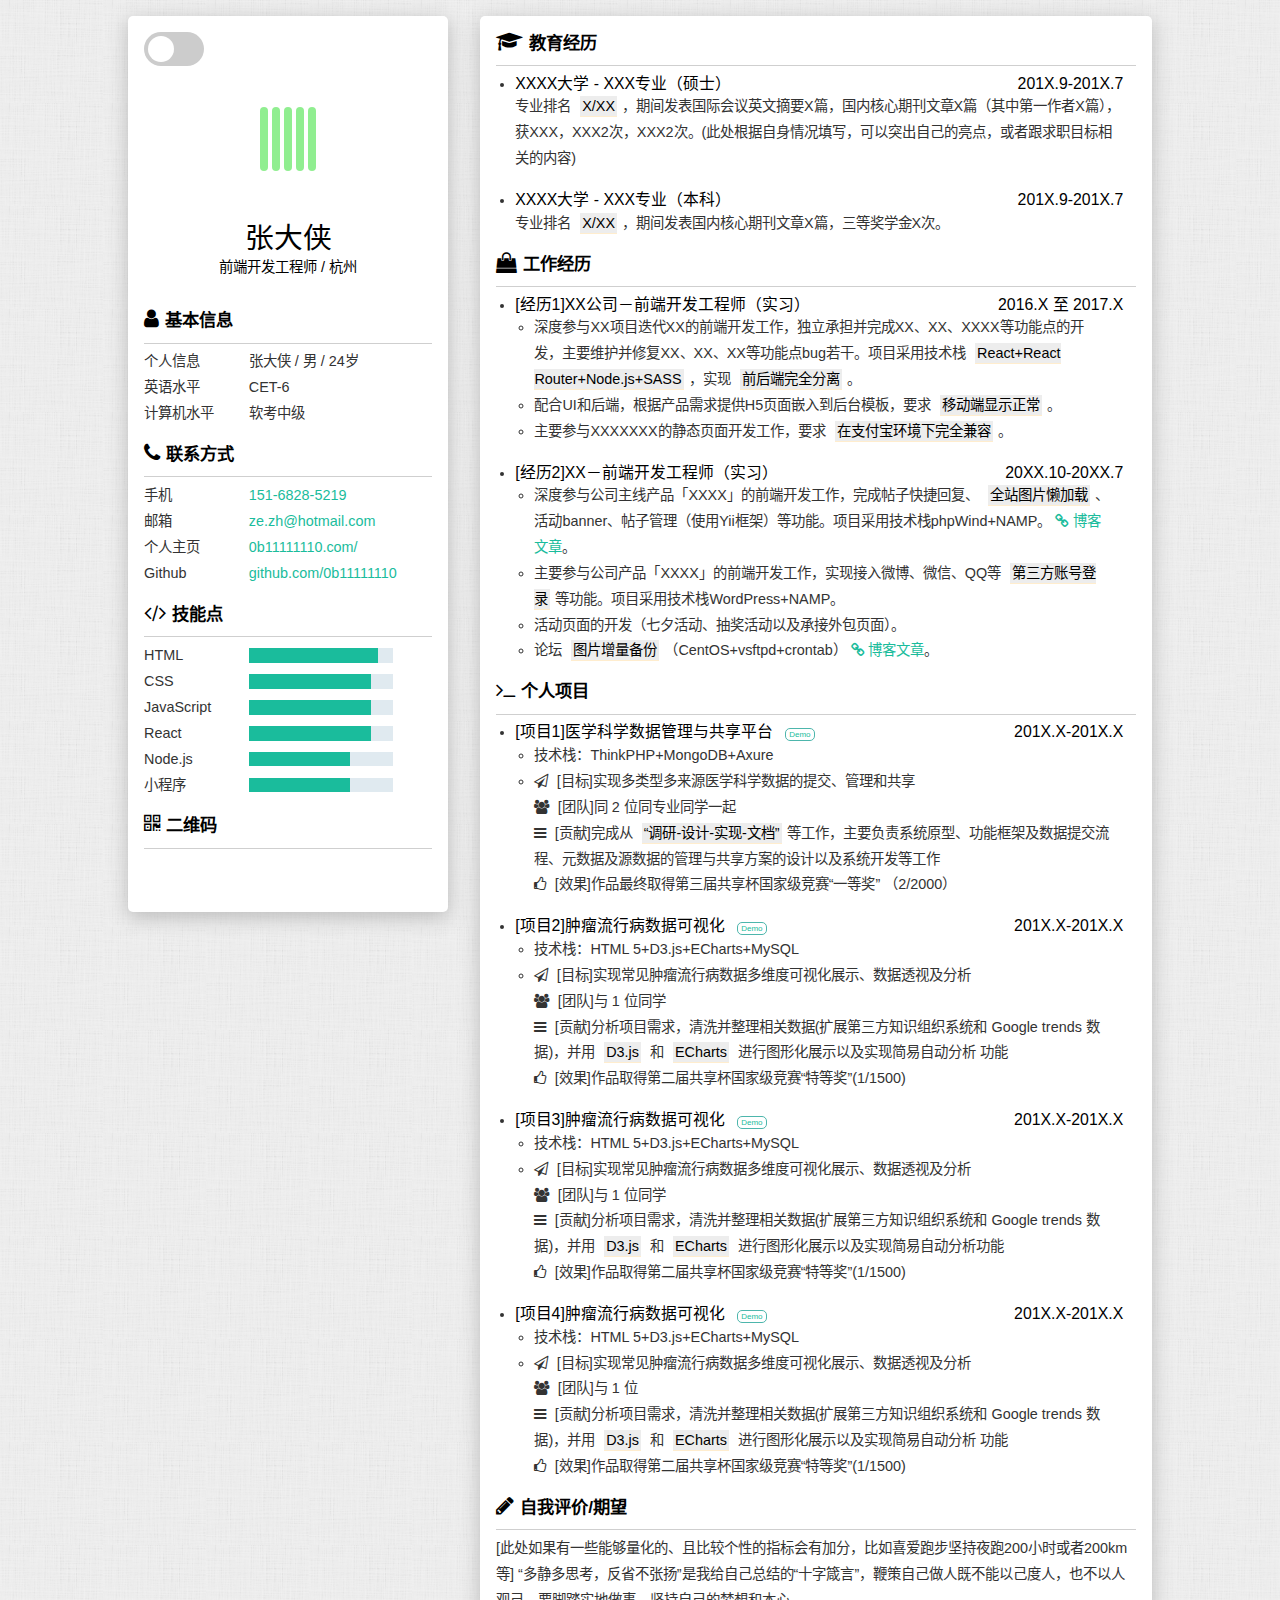
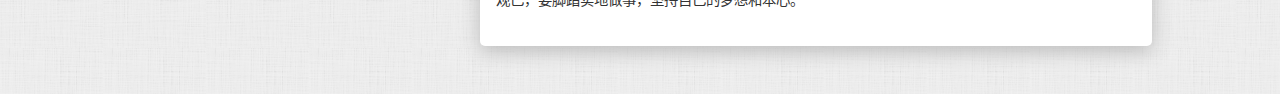
==== index.html @ 9e37cf91 "upload page" ====
<!DOCTYPE html>
<html lang="zh-cn">

<head>
    <meta charset="utf-8">
    <meta http-equiv="X-UA-Compatible" content="IE=edge,chrome=1">
    <meta name="viewport" content="width=device-width, initial-scale=1.0, maximum-scale=1.0, minimum-scale=1.0, user-scalable=no"
    />
    <meta name="apple-mobile-web-app-status-bar-style" content="black" />
    <meta name="format-detection" content="email=no" />
    <meta name="apple-mobile-web-app-capable" content="yes" />
    <meta name="format-detection" content="telephone=no" />
    <meta name="renderer" content="webkit">
    <meta name="apple-mobile-web-app-status-bar-style" content="black">
    <meta name="apple-mobile-web-app-title" content="Amaze UI" />
    <meta http-equiv="Cache-Control" content="no-cache, no-store, must-revalidate" />
    <meta http-equiv="Pragma" content="no-cache" />
    <meta http-equiv="Expires" content="0" />
    <title>[简历]张大侠-前端开发工程师/杭州</title>
    <link rel="shortcut icon" href="assets/images/favicon.ico" type="image/x-icon">
    <link rel="stylesheet" href="assets/css/typo.css">
    <link rel="stylesheet" href="assets/css/font-awesome.min.css">
    <link rel="stylesheet" href="assets/css/index.css">
    <script>
        function loading() {
            document.getElementsByClassName('avatar')[0].style.display = 'block';
            document.getElementsByClassName('loading')[0].style.display = 'none';
        }
    </script>
</head>

<body>

    <header class="header"></header>

    <article class="container">
        <section class="side" id="side">

            <!-- 左栏固定开关，记得及时删除这段代码 Start-->
            <label class="switch" style="display: none;" onchange="switchFixed()">
                <script type="text/javaScript">
                    function switchFixed(){
                        var value = document.getElementById('side').style.position === 'fixed' ? 'absolute' : 'fixed';
                        document.getElementById('side').style.position = value;
                    }
                </script>
                <input id="cb" type="checkbox">
                <span class="slider round"></span>
            </label>
            <style>
                @media (min-width: 	750px){
                    .switch{position:relative;display:inline-block!important;width:60px;height:34px;}
                    .switch input{display:none;}
                    .slider{position:absolute;cursor:pointer;top:0;left:0;right:0;bottom:0;background-color:#ccc;-webkit-transition:.4s;transition:.4s;}
                    .slider:before{position:absolute;content:"";height:26px;width:26px;left:4px;bottom:4px;background-color:white;-webkit-transition:.4s;transition:.4s;}
                    input:checked + .slider{background-color:#1abc9c;}
                    input:focus + .slider{box-shadow:0 0 1px #1abc9c;}
                    input:checked + .slider:before{-webkit-transform:translateX(26px);-ms-transform:translateX(26px);transform:translateX(26px);}.slider.round{border-radius:34px;}
                    .slider.round:before{border-radius:50%;}
                }
            </style>
            <!-- 左侧固定开关，记得及时删除这段代码 End-->

            <!-- 个人肖像 -->
            <section class="me">
                <section class="portrait">
                    <div class="loading">
                        <span></span>
                        <span></span>
                        <span></span>
                        <span></span>
                        <span></span>
                    </div>
                    <!-- 头像照片 -->
                    <img class="avatar" src="assets/images/avatar.jpg" onload="loading()">
                </section>

                <h1 class="name">张大侠</h1>
                <h4 class="info-job">前端开发工程师 / 杭州</h4>

            </section>

            <!-- 基本信息 -->
            <section class="profile info-unit">
                <h2>
                    <i class="fa fa-user" aria-hidden="true"></i>基本信息</h2>
                <hr/>
                <ul>
                    <li>
                        <label>个人信息</label>
                        <span>张大侠 / 男 / 24岁</span>
                    </li>
                    <li>
                        <label>英语水平</label>
                        <span>CET-6</span>
                    </li>
                    <li>
                        <label>计算机水平</label>
                        <span>软考中级</span>
                    </li>
                </ul>
            </section>

            <!-- 联系方式 -->
            <section class="contact info-unit">
                <h2>
                    <i class="fa fa-phone" aria-hidden="true"></i>联系方式</h2>
                <hr/>
                <ul>
                    <li>
                        <label>手机</label>
                        <a href="tel:15168285219" target="_blank">151-6828-5219</a>
                    </li>
                    <li>
                        <label>邮箱</label>
                        <a href="mailto:ze.zh@hotmail.com" target="_blank">ze.zh@hotmail.com</a>
                    </li>
                    <li>
                        <label>个人主页</label>
                        <a href="http://0b11111110.com/" target="_blank">0b11111110.com/</a>
                    </li>
                    <li>
                        <label>Github</label>
                        <a href="https://github.com/0b11111110" target="_blank">github.com/0b11111110</a>
                    </li>
                </ul>
            </section>

            <!-- 技能点 -->
            <section class="skill info-unit">
                <h2>
                    <i class="fa fa-code" aria-hidden="true"></i>技能点</h2>
                <hr/>
                <ul>
                    <li>
                        <label>HTML</label>
                        <progress value="90" max="100"></progress>
                    </li>
                    <li>
                        <label>CSS</label>
                        <progress value="85" max="100"></progress>
                    </li>
                    <li>
                        <label>JavaScript</label>
                        <progress value="85" max="100"></progress>
                    </li>
                    <li>
                        <label>React</label>
                        <progress value="85" max="100"></progress>
                    </li>
                    <li>
                        <label>Node.js</label>
                        <progress value="70" max="100"></progress>
                    </li>
                    <li>
                        <label>小程序</label>
                        <progress value="70" max="100"></progress>
                    </li>
                </ul>
            </section>

            <section class="qrcode info-unit">
                <h2><i class="fa fa-qrcode" aria-hidden="true"></i>二维码</h2>
                <hr/>
                <img src="https://github.com/if2er/FeZaoDuKe-Collection/blob/master/ifeees.jpg?raw=true" style="width: 100%;" alt="">
            </section>

            <!-- 技术栈 -->
            <!-- <div class="stack info-unit">
                    <h2><i class="fa fa-code" aria-hidden="true"></i>其他</h2>
                    <hr/>
                    <ul>
                        <li>
                            <label>前端</label>
                            <span>React、jQuery、微信小程序、Bootstrap、SASS、LESS</span>
                        </li>
                        <li>
                            <label>后端</label>
                            <span>Node.js、MySQL、MongoDB、WordPress、ThinkPHP</span>
                        </li>
                        <li>
                            <label>其他</label>
                            <span>Git、SVN、Markdown</span>
                        </li>
                    </ul>
                </div> -->
        </section>

        <section class="main">

            <!-- 教育经历 -->
            <section class="edu info-unit">
                <h2>
                    <i class="fa fa-graduation-cap" aria-hidden="true"></i>教育经历</h2>
                <hr/>
                <ul>
                    <li>
                        <h3>
                            <span>XXXX大学 - XXX专业（硕士）</span>
                            <time>201X.9-201X.7</time>
                        </h3>
                        <p>专业排名
                            <mark>X/XX</mark>，期间发表国际会议英文摘要X篇，国内核心期刊文章X篇（其中第一作者X篇），获XXX，XXX2次，XXX2次。(此处根据自身情况填写，可以突出自己的亮点，或者跟求职目标相关的内容)</p>
                    </li>
                    <li>
                        <h3>
                            <span>XXXX大学 - XXX专业（本科）</span>
                            <time>201X.9-201X.7</time>
                        </h3>
                        <p>专业排名
                            <mark>X/XX</mark>，期间发表国内核心期刊文章X篇，三等奖学金X次。</p>
                    </li>
                </ul>
            </section>

            <!-- 工作经历 -->
            <section class="work info-unit">
                <h2>
                    <i class="fa fa-shopping-bag" aria-hidden="true"></i>工作经历</h2>
                <hr/>
                <ul>
                    <li>
                        <h3>
                            <span>[经历1]XX公司－前端开发工程师（实习）</span>
                            <time>2016.X 至 2017.X</time>
                        </h3>
                        <ul class="info-content">
                            <li>深度参与XX项目迭代XX的前端开发工作，独立承担并完成XX、XX、XXXX等功能点的开发，主要维护并修复XX、XX、XX等功能点bug若干。项目采用技术栈
                                <mark>React+React Router+Node.js+SASS</mark>，实现
                                <mark>前后端完全分离</mark>。</li>
                            <li>配合UI和后端，根据产品需求提供H5页面嵌入到后台模板，要求
                                <mark>移动端显示正常</mark>。</li>
                            <li>主要参与XXXXXXX的静态页面开发工作，要求
                                <mark>在支付宝环境下完全兼容</mark>。</li>
                        </ul>
                    </li>
                    <li>
                        <h3>
                            <span>[经历2]XX－前端开发工程师（实习）</span>
                            <time>20XX.10-20XX.7</time>
                        </h3>
                        <ul class="info-content">
                            <li>深度参与公司主线产品「XXXX」的前端开发工作，完成帖子快捷回复、
                                <mark>全站图片懒加载</mark>、活动banner、帖子管理（使用Yii框架）等功能。项目采用技术栈phpWind+NAMP。
                                <a href="http://itsay.tech/162/" target="_blank">
                                    <i class="fa fa-link" aria-hidden="true"></i>博客文章</a>。</li>
                            <li>主要参与公司产品「XXXX」的前端开发工作，实现接入微博、微信、QQ等
                                <mark>第三方账号登录</mark>等功能。项目采用技术栈WordPress+NAMP。</li>
                            <li>活动页面的开发（七夕活动、抽奖活动以及承接外包页面）。</li>
                            <li>论坛
                                <mark>图片增量备份</mark>（CentOS+vsftpd+crontab）
                                <a href="#" target="_blank">
                                    <i class="fa fa-link" aria-hidden="true"></i>博客文章</a>。</li>
                        </ul>
                    </li>
                </ul>
            </section>

            <!-- 项目经验 -->
            <section class="project info-unit">
                <h2>
                    <i class="fa fa-terminal" aria-hidden="true"></i>个人项目</h2>
                <hr/>
                <ul>
                    <li>
                        <h3>
                            <span>[项目1]医学科学数据管理与共享平台</span>
                            <span class="link">
                                <a href="#" target="_blank">Demo</a>
                            </span>
                            <time>201X.X-201X.X</time>
                        </h3>
                        <ul class="info-content">
                            <li>技术栈：ThinkPHP+MongoDB+Axure</li>
                            <li>
                                <i class="fa fa-paper-plane-o" aria-hidden="true"></i>
                                [目标]实现多类型多来源医学科学数据的提交、管理和共享
                                <br/>
                                <i class="fa fa-users" aria-hidden="true"></i>
                                [团队]同 2 位同专业同学一起
                                <br/>
                                <i class="fa fa-bars" aria-hidden="true"></i>
                                [贡献]完成从
                                <mark>“调研-设计-实现-文档”</mark>等工作，主要负责系统原型、功能框架及数据提交流程、元数据及源数据的管理与共享方案的设计以及系统开发等工作
                                <br/>
                                <i class="fa fa-thumbs-o-up" aria-hidden="true"></i>
                                [效果]作品最终取得第三届共享杯国家级竞赛“一等奖” （2/2000）</li>
                        </ul>
                    </li>
                    <li>
                        <h3>
                            <span>[项目2]肿瘤流行病数据可视化</span>
                            <span class="link">
                                <a href="#" target="_blank">Demo</a>
                            </span>
                            <time>201X.X-201X.X</time>
                        </h3>
                        <ul class="info-content">
                            <li>技术栈：HTML 5+D3.js+ECharts+MySQL</li>
                            <li>
                                <i class="fa fa-paper-plane-o" aria-hidden="true"></i>
                                [目标]实现常见肿瘤流行病数据多维度可视化展示、数据透视及分析
                                <br/>
                                <i class="fa fa-users" aria-hidden="true"></i>
                                [团队]与 1 位同学
                                <br/>
                                <i class="fa fa-bars" aria-hidden="true"></i>
                                [贡献]分析项目需求，清洗并整理相关数据(扩展第三方知识组织系统和 Google trends 数据)，并用
                                <mark>D3.js</mark> 和
                                <mark>ECharts</mark> 进行图形化展示以及实现简易自动分析 功能
                                <br/>
                                <i class="fa fa-thumbs-o-up" aria-hidden="true"></i>
                                [效果]作品取得第二届共享杯国家级竞赛“特等奖”(1/1500)
                            </li>
                        </ul>
                    </li>
                    <li>
                        <h3>
                            <span>[项目3]肿瘤流行病数据可视化</span>
                            <span class="link">
                                <a href="#" target="_blank">Demo</a>
                            </span>
                            <time>201X.X-201X.X</time>
                        </h3>
                        <ul class="info-content">
                            <li>技术栈：HTML 5+D3.js+ECharts+MySQL</li>
                            <li>
                                <i class="fa fa-paper-plane-o" aria-hidden="true"></i>
                                [目标]实现常见肿瘤流行病数据多维度可视化展示、数据透视及分析
                                <br/>
                                <i class="fa fa-users" aria-hidden="true"></i>
                                [团队]与 1 位同学
                                <br/>
                                <i class="fa fa-bars" aria-hidden="true"></i>
                                [贡献]分析项目需求，清洗并整理相关数据(扩展第三方知识组织系统和 Google trends 数据)，并用
                                <mark>D3.js</mark> 和
                                <mark>ECharts</mark> 进行图形化展示以及实现简易自动分析功能
                                <br/>
                                <i class="fa fa-thumbs-o-up" aria-hidden="true"></i>
                                [效果]作品取得第二届共享杯国家级竞赛“特等奖”(1/1500)
                            </li>
                        </ul>
                    </li>
                    <li>
                        <h3>
                            <span>[项目4]肿瘤流行病数据可视化</span>
                            <span class="link">
                                <a href="#" target="_blank">Demo</a>
                            </span>
                            <time>201X.X-201X.X</time>
                        </h3>
                        <ul class="info-content">
                            <li>技术栈：HTML 5+D3.js+ECharts+MySQL</li>
                            <li>
                                <i class="fa fa-paper-plane-o" aria-hidden="true"></i>
                                [目标]实现常见肿瘤流行病数据多维度可视化展示、数据透视及分析
                                <br/>
                                <i class="fa fa-users" aria-hidden="true"></i>
                                [团队]与 1 位
                                <br/>
                                <i class="fa fa-bars" aria-hidden="true"></i>
                                [贡献]分析项目需求，清洗并整理相关数据(扩展第三方知识组织系统和 Google trends 数据)，并用
                                <mark>D3.js</mark> 和
                                <mark>ECharts</mark> 进行图形化展示以及实现简易自动分析 功能
                                <br/>
                                <i class="fa fa-thumbs-o-up" aria-hidden="true"></i>
                                [效果]作品取得第二届共享杯国家级竞赛“特等奖”(1/1500)
                            </li>
                        </ul>
                    </li>

                </ul>
            </section>

            <!-- 自我评价 -->
            <section class="work info-unit">
                <h2>
                    <i class="fa fa-pencil" aria-hidden="true"></i>自我评价/期望</h2>
                <hr/>
                <p>[此处如果有一些能够量化的、且比较个性的指标会有加分，比如喜爱跑步坚持夜跑200小时或者200km等]
                    <span class="mark-txt">“多静多思考，反省不张扬”</span>是我给自己总结的“十字箴言”，鞭策自己做人既不能以己度人，也不以人观己，要脚踏实地做事，坚持自己的梦想和本心。</p>
            </section>
        </section>
    </article>



    <footer class="footer">
        
    </footer>


    <script src="./assets/js/index.js"></script>
</body>

</html>
---- assets/css/typo.css ----
@charset "utf-8";

/* 防止用户自定义背景颜色对网页的影响，添加让用户可以自定义字体 */
html {
  color: #333;
  background: #fff;
  -webkit-text-size-adjust: 100%;
  -ms-text-size-adjust: 100%;
  text-rendering: optimizelegibility;
}

/* 如果你的项目仅支持 IE9+ | Chrome | Firefox 等，推荐在 <html> 中添加 .borderbox 这个 class */
html.borderbox *, html.borderbox *:before, html.borderbox *:after {
  -moz-box-sizing: border-box;
  -webkit-box-sizing: border-box;
  box-sizing: border-box;
}

/* 内外边距通常让各个浏览器样式的表现位置不同 */
body, dl, dt, dd, ul, ol, li, h1, h2, h3, h4, h5, h6, pre, code, form, fieldset, legend, input, textarea, p, blockquote, th, td, hr, button, article, aside, details, figcaption, figure, footer, header, menu, nav, section {
  margin: 0;
  padding: 0;
}

/* 重设 HTML5 标签, IE 需要在 js 中 createElement(TAG) */
article, aside, details, figcaption, figure, footer, header, menu, nav, section {
  display: block;
}

/* HTML5 媒体文件跟 img 保持一致 */
audio, canvas, video {
  display: inline-block;
}

/* 要注意表单元素并不继承父级 font 的问题 */
body, button, input, select, textarea {
  font: 300 1em/1.8 PingFang SC, Lantinghei SC, Microsoft Yahei, Hiragino Sans GB, Microsoft Sans Serif, WenQuanYi Micro Hei, sans-serif;
}

button::-moz-focus-inner,
input::-moz-focus-inner {
  padding: 0;
  border: 0;
}

/* 去掉各Table cell 的边距并让其边重合 */
table {
  border-collapse: collapse;
  border-spacing: 0;
}

/* 去除默认边框 */
fieldset, img {
  border: 0;
}

/* 块/段落引用 */
blockquote {
  position: relative;
  color: #999;
  font-weight: 400;
  border-left: 1px solid #1abc9c;
  padding-left: 1em;
  margin: 1em 3em 1em 2em;
}

@media only screen and ( max-width: 640px ) {
  blockquote {
    margin: 1em 0;
  }
}

/* Firefox 以外，元素没有下划线，需添加 */
acronym, abbr {
  border-bottom: 1px dotted;
  font-variant: normal;
}

/* 添加鼠标问号，进一步确保应用的语义是正确的（要知道，交互他们也有洁癖，如果你不去掉，那得多花点口舌） */
abbr {
  cursor: help;
}

/* 一致的 del 样式 */
del {
  text-decoration: line-through;
}

address, caption, cite, code, dfn, em, th, var {
  font-style: normal;
  font-weight: 400;
}

/* 去掉列表前的标识, li 会继承，大部分网站通常用列表来很多内容，所以应该当去 */
ul, ol {
  list-style: none;
}

/* 对齐是排版最重要的因素, 别让什么都居中 */
caption, th {
  text-align: left;
}

q:before, q:after {
  content: '';
}

/* 统一上标和下标 */
sub, sup {
  font-size: 75%;
  line-height: 0;
  position: relative;
}

:root sub, :root sup {
  vertical-align: baseline; /* for ie9 and other modern browsers */
}

sup {
  top: -0.5em;
}

sub {
  bottom: -0.25em;
}

/* 让链接在 hover 状态下显示下划线 */
a {
  color: #1abc9c;
}

a:hover {
  text-decoration: underline;
}

.typo a {
  border-bottom: 1px solid #1abc9c;
}

.typo a:hover {
  border-bottom-color: #555;
  color: #555;
  text-decoration: none;
}

/* 默认不显示下划线，保持页面简洁 */
ins, a {
  text-decoration: none;
}

/* 专名号：虽然 u 已经重回 html5 Draft，但在所有浏览器中都是可以使用的，
 * 要做到更好，向后兼容的话，添加 class="typo-u" 来显示专名号
 * 关于 <u> 标签：http://www.whatwg.org/specs/web-apps/current-work/multipage/text-level-semantics.html#the-u-element
 * 被放弃的是 4，之前一直搞错 http://www.w3.org/TR/html401/appendix/changes.html#idx-deprecated
 * 一篇关于 <u> 标签的很好文章：http://html5doctor.com/u-element/
 */
u, .typo-u {
  text-decoration: underline;
}

/* 标记，类似于手写的荧光笔的作用 */
mark {
  background: #fffdd1;
  border-bottom: 1px solid #ffedce;
  padding: 2px;
  margin: 0 5px;
}

/* 代码片断 */
pre, code, pre tt {
  font-family: Courier, 'Courier New', monospace;
}

pre {
  background: #f8f8f8;
  border: 1px solid #ddd;
  padding: 1em 1.5em;
  display: block;
  -webkit-overflow-scrolling: touch;
}

/* 一致化 horizontal rule */
hr {
  border: none;
  border-bottom: 1px solid #cfcfcf;
  margin-bottom: 0.8em;
  height: 10px;
}

/* 底部印刷体、版本等标记 */
small, .typo-small,
  /* 图片说明 */
figcaption {
  font-size: 0.9em;
  color: #888;
}

strong, b {
  font-weight: bold;
  color: #000;
}

/* 可拖动文件添加拖动手势 */
[draggable] {
  cursor: move;
}

.clearfix:before, .clearfix:after {
  content: "";
  display: table;
}

.clearfix:after {
  clear: both;
}

.clearfix {
  zoom: 1;
}

/* 强制文本换行 */
.textwrap, .textwrap td, .textwrap th {
  word-wrap: break-word;
  word-break: break-all;
}

.textwrap-table {
  table-layout: fixed;
}

/* 提供 serif 版本的字体设置: iOS 下中文自动 fallback 到 sans-serif */
.serif {
  font-family: Palatino, Optima, Georgia, serif;
}

/* 保证块/段落之间的空白隔行 */
.typo p, .typo pre, .typo ul, .typo ol, .typo dl, .typo form, .typo hr, .typo table,
.typo-p, .typo-pre, .typo-ul, .typo-ol, .typo-dl, .typo-form, .typo-hr, .typo-table, blockquote {
  margin-bottom: 1.2em
}

h1, h2, h3, h4, h5, h6 {
  font-family: PingFang SC, Verdana, Helvetica Neue, Microsoft Yahei, Hiragino Sans GB, Microsoft Sans Serif, WenQuanYi Micro Hei, sans-serif;
  font-weight: 100;
  color: #000;
  line-height: 1.35;
}

/* 标题应该更贴紧内容，并与其他块区分，margin 值要相应做优化 */
.typo h1, .typo h2, .typo h3, .typo h4, .typo h5, .typo h6,
.typo-h1, .typo-h2, .typo-h3, .typo-h4, .typo-h5, .typo-h6 {
  margin-top: 1.2em;
  margin-bottom: 0.6em;
  line-height: 1.35;
}

.typo h1, .typo-h1 {
  font-size: 2em;
}

.typo h2, .typo-h2 {
  font-size: 1.8em;
}

.typo h3, .typo-h3 {
  font-size: 1.6em;
}

.typo h4, .typo-h4 {
  font-size: 1.4em;
}

.typo h5, .typo h6, .typo-h5, .typo-h6 {
  font-size: 1.2em;
}

/* 在文章中，应该还原 ul 和 ol 的样式 */
.typo ul, .typo-ul {
  margin-left: 1.3em;
  list-style: disc;
}

.typo ol, .typo-ol {
  list-style: decimal;
  margin-left: 1.9em;
}

.typo li ul, .typo li ol, .typo-ul ul, .typo-ul ol, .typo-ol ul, .typo-ol ol {
  margin-bottom: 0.8em;
  margin-left: 2em;
}

.typo li ul, .typo-ul ul, .typo-ol ul {
  list-style: circle;
}

/* 同 ul/ol，在文章中应用 table 基本格式 */
.typo table th, .typo table td, .typo-table th, .typo-table td, .typo table caption {
  border: 1px solid #ddd;
  padding: 0.5em 1em;
  color: #666;
}

.typo table th, .typo-table th {
  background: #fbfbfb;
}

.typo table thead th, .typo-table thead th {
  background: #f1f1f1;
}

.typo table caption {
  border-bottom: none;
}

/* 去除 webkit 中 input 和 textarea 的默认样式  */
.typo-input, .typo-textarea {
  -webkit-appearance: none;
  border-radius: 0;
}

.typo-em, .typo em, legend, caption {
  color: #000;
  font-weight: inherit;
}

/* 着重号，只能在少量（少于100个字符）且全是全角字符的情况下使用 */
.typo-em {
  position: relative;
}

.typo-em:after {
  position: absolute;
  top: 0.65em;
  left: 0;
  width: 100%;
  overflow: hidden;
  white-space: nowrap;
  content: "・・・・・・・・・・・・・・・・・・・・・・・・・・・・・・・・・・・・・・・・・・・・・・・・・・・・・・・・・・・・・・・・・・・・・・・・・・・・・・・・・・・・・・・・・・・・・・・・・・・・";
}

/* Responsive images */
.typo img {
  max-width: 100%;
}
---- assets/css/index.css ----
@charset "UTF-8";
/* -------------------------------------------------
 * 公共部分
 * ------------------------------------------------- */
body {
  background: #e5e5e5 url(../../assets/images/background.png);
  width: 100%;
  overflow-x: hidden;
  padding: 1rem 10%;
  padding-bottom: 0;
  box-sizing: border-box;
  font-size: .9em; }
  body .fa {
    margin-right: .3em; }
  body .info-unit {
    margin-bottom: 1rem; }
    body .info-unit h2 {
      font-weight: 700; }
    body .info-unit h3 {
      font-weight: 300; }

/* -------------------------------------------------
 * 头部部分
 * ------------------------------------------------- */
.header {
  display: none; }

/* -------------------------------------------------
 * 主体部分
 * ------------------------------------------------- */
.container .side {
  position: absolute;
  width: 20rem;
  background: #fff;
  border-radius: 5px;
  box-shadow: 0 5px 20px #bbb;
  box-sizing: border-box;
  padding: 1rem; }
  .container .side .me {
    text-align: center;
    margin-bottom: 2rem; }
    .container .side .me .portrait {
      margin: 0 auto;
      margin-bottom: 1rem;
      width: 8rem;
      height: 8rem;
      overflow: hidden;
      position: relative; }
      .container .side .me .portrait .loading {
        position: absolute;
        top: 50%;
        transform: translateY(-50%);
        width: 8rem;
        height: 4rem;
        margin: 0 auto; }
      .container .side .me .portrait .loading span {
        display: inline-block;
        width: 8px;
        height: 100%;
        border-radius: 4px;
        background: lightgreen;
        -webkit-animation: load 1s ease infinite; }
@-webkit-keyframes load {
  0%,100% {
    height: 3rem;
    margin: .5rem 0;
    background: lightblue; }
  50% {
    height: 1rem;
    margin: 1.5rem 0;
    background: lightgreen; } }
@keyframes {
  0%,100% {
    height: 3rem;
    margin: .5rem 0;
    background: lightblue; }
  50% {
    height: 1rem;
    margin: 1.5rem 0;
    background: lightgreen; } }
      .container .side .me .portrait .loading span:nth-child(2) {
        -webkit-animation-delay: 0.2s; }
      .container .side .me .portrait .loading span:nth-child(3) {
        -webkit-animation-delay: 0.4s; }
      .container .side .me .portrait .loading span:nth-child(4) {
        -webkit-animation-delay: 0.6s; }
      .container .side .me .portrait .loading span:nth-child(5) {
        -webkit-animation-delay: 0.8s; }
      .container .side .me .portrait img {
        display: none;
        width: 8rem;
        height: 8rem;
        border-radius: 50%; }
  .container .side .info-unit ul li label {
    display: inline-block;
    width: 35%; }
  .container .side .info-unit ul li span {
    display: inline-block;
    vertical-align: top;
    width: 60%; }
.container .main {
  position: relative;
  margin-left: 22rem;
  background: #fff;
  border-radius: 5px;
  box-shadow: 0 5px 20px #bbb;
  box-sizing: border-box;
  padding: 1rem; }
  .container .main .info-unit ul {
    box-sizing: border-box;
    padding-left: 1.2rem;
    padding-right: 0.8rem; }
    .container .main .info-unit ul li {
      margin-bottom: 1rem;
      list-style: disc; }
      .container .main .info-unit ul li h3 .link {
        font-size: .5rem;
        border: 1px solid #4db6ac;
        padding: 1px 3px;
        -webkit-border-radius: 5px;
        border-radius: 5px;
        margin-left: .5rem; }
      .container .main .info-unit ul li h3 time {
        text-align: right;
        float: right; }
      .container .main .info-unit ul li .info-content li {
        list-style: circle;
        margin: 0; }
      .container .main .info-unit ul li .info-content .fa {
        font-size: 1em; }

/* -------------------------------------------------
 * 文档底部
 * ------------------------------------------------- */
.footer {
  width: 100%;
  margin-top: 1rem;
  height: 2rem; }
  .footer p {
    line-height: 2rem;
    text-align: center;
    font-size: 0.8rem; }

/* -------------------------------------------------
 * 自定义部分
 * ------------------------------------------------- */
.fa {
  font-size: 1.2em; }

h2 {
  font-size: 1.2em; }

h3 {
  font-size: 1.1em; }

hr {
  margin-bottom: .4em; }

aside {
  position: fixed;
  right: 0;
  top: 30%;
  z-index: 2; }
  aside ul li {
    margin-bottom: 10px;
    -webkit-border-radius: 10px 0 0 10px;
    border-radius: 19px 0 0 10px;
    -webkit-box-shadow: 0 2px 2px 0 rgba(0, 0, 0, 0.14), 0 3px 1px -2px rgba(0, 0, 0, 0.2), 0 1px 5px 0 rgba(0, 0, 0, 0.12);
    box-shadow: 0 2px 2px 0 rgba(0, 0, 0, 0.14), 0 3px 1px -2px rgba(0, 0, 0, 0.2), 0 1px 5px 0 rgba(0, 0, 0, 0.12);
    background: #1abc9c; }
    aside ul li a {
      display: inline-block;
      width: 80px;
      height: 38px;
      line-height: 38px;
      padding-left: 10px;
      color: #fff; }

progress {
  background-color: #f6f6f6;
  display: inline;
  /*width: 195px;*/
  height: 1em; }

progress::-webkit-progress-bar {
  background-color: #e0eaf0; }

progress::-webkit-progress-value {
  background-color: #1abc9c; }

progress::-moz-progress-bar {
  background-color: #e0eaf0; }

progress::-moz-progress-value {
  background-color: #708d9b; }

.progress-list {
  line-height: 2; }

mark {
  background: rgba(232, 232, 232, 0.8); }

@media screen and (max-width: 1169px) {
  .container .info-unit h3 span {
    display: block; }

  .container .info-unit h3 span.link {
    display: inline; }

  .container .project h3 span {
    display: inline; }

  .container .project h3 time {
    display: block; }

  .container .main .info-unit ul li h3 time {
    float: none;
    text-align: left; } }
@media screen and (max-width: 1034px) {
  body {
    padding: 1rem 3%; } }
@media screen and (max-width: 	750px) {
  .container .side {
    position: static;
    width: 95%;
    margin: 0 auto; }

  .container .main {
    position: static;
    margin-left: 0;
    width: 95%;
    margin: 0 auto;
    margin-top: 1.5rem; }

  #nav-m {
    display: none;
    position: fixed;
    width: 28px;
    height: 28px;
    right: 10px;
    bottom: 20px;
    box-shadow: 0 5px 20px #bbb;
    border-radius: 50%; }

  #nav-m svg {
    width: 28px;
    height: 28px; }

  aside {
    display: none; } }

/*# sourceMappingURL=index.css.map */
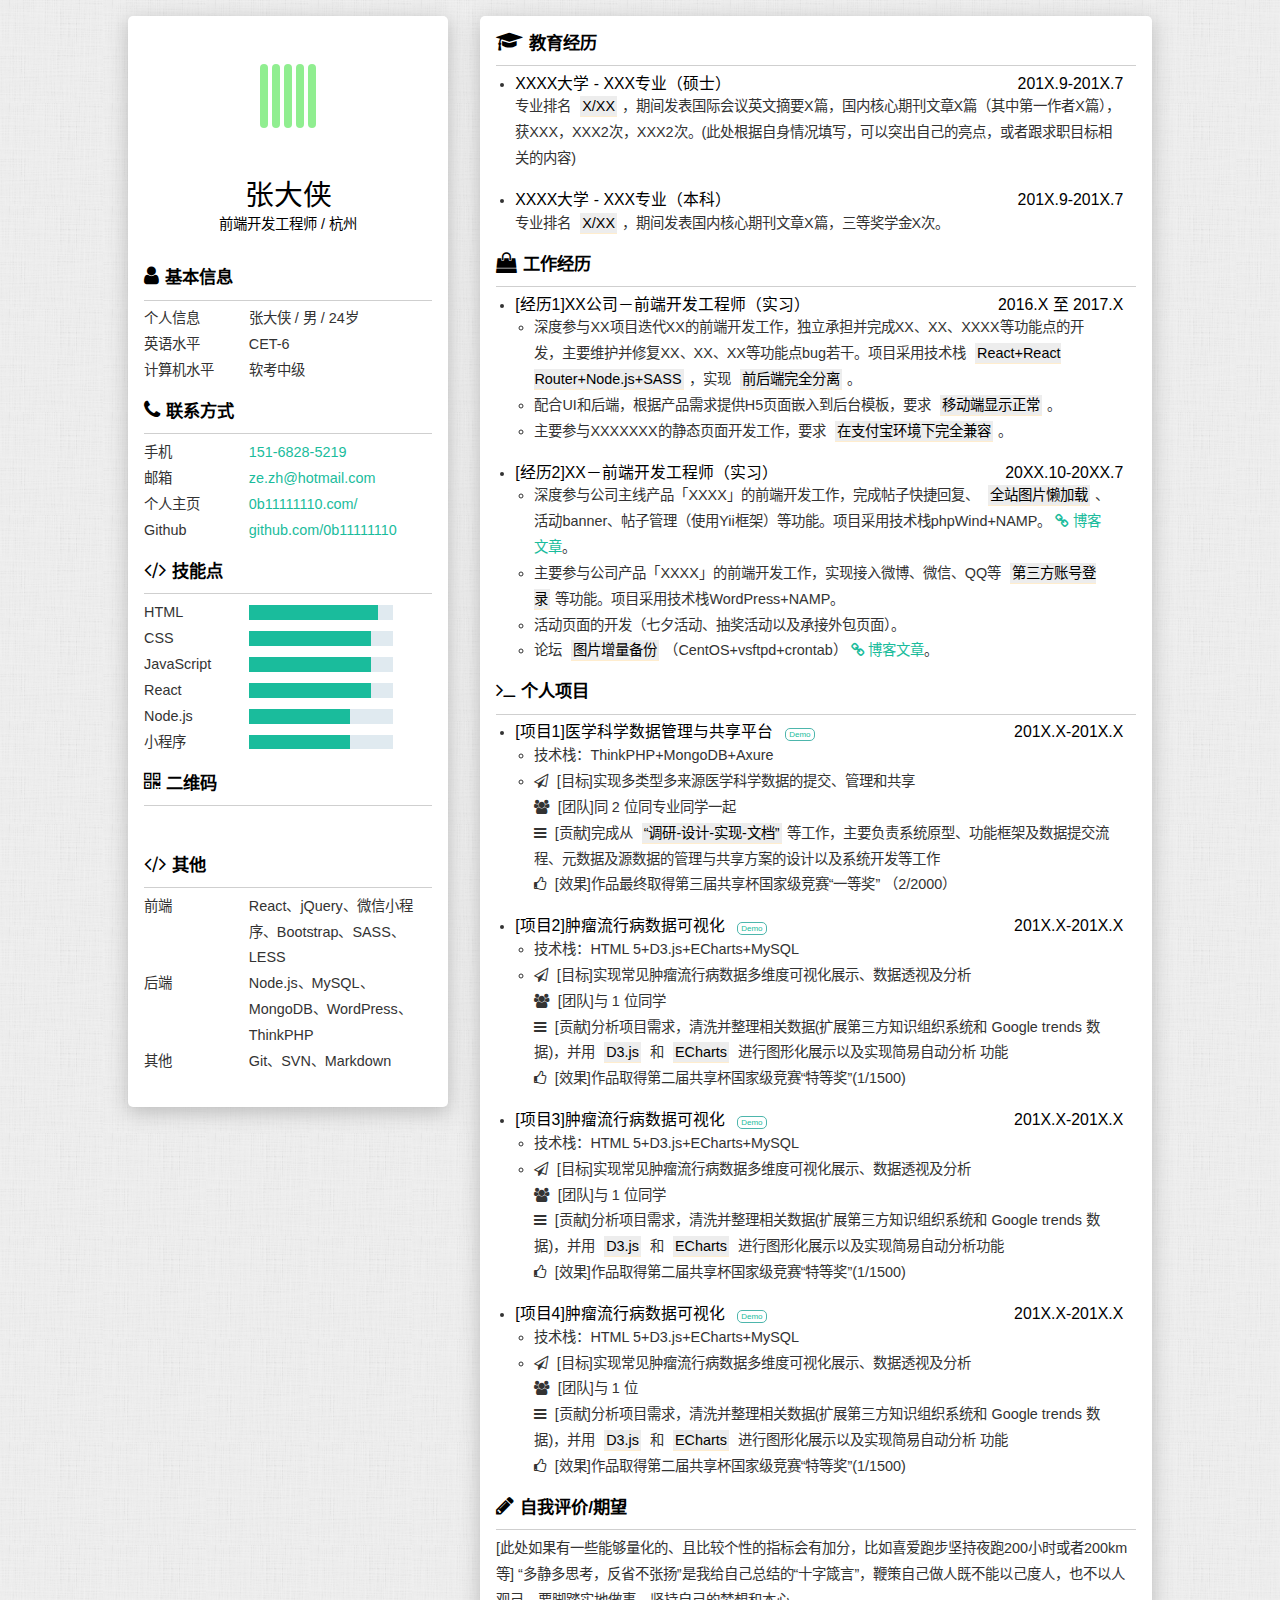
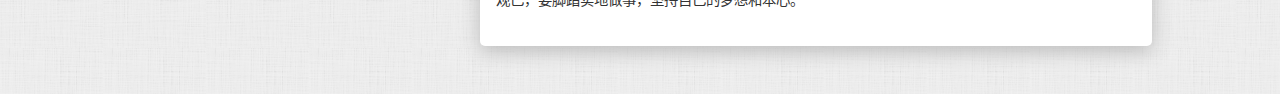
==== commit d376f19b: "upload page" ====
--- a/index.html
+++ b/index.html
@@ -37,16 +37,6 @@
         <section class="side" id="side">
 
             <!-- 左栏固定开关，记得及时删除这段代码 Start-->
-            <label class="switch" style="display: none;" onchange="switchFixed()">
-                <script type="text/javaScript">
-                    function switchFixed(){
-                        var value = document.getElementById('side').style.position === 'fixed' ? 'absolute' : 'fixed';
-                        document.getElementById('side').style.position = value;
-                    }
-                </script>
-                <input id="cb" type="checkbox">
-                <span class="slider round"></span>
-            </label>
             <style>
                 @media (min-width: 	750px){
                     .switch{position:relative;display:inline-block!important;width:60px;height:34px;}
@@ -166,7 +156,7 @@
             </section>
 
             <!-- 技术栈 -->
-            <!-- <div class="stack info-unit">
+            <div class="stack info-unit">
                     <h2><i class="fa fa-code" aria-hidden="true"></i>其他</h2>
                     <hr/>
                     <ul>
@@ -183,7 +173,7 @@
                             <span>Git、SVN、Markdown</span>
                         </li>
                     </ul>
-                </div> -->
+                </div>
         </section>
 
         <section class="main">
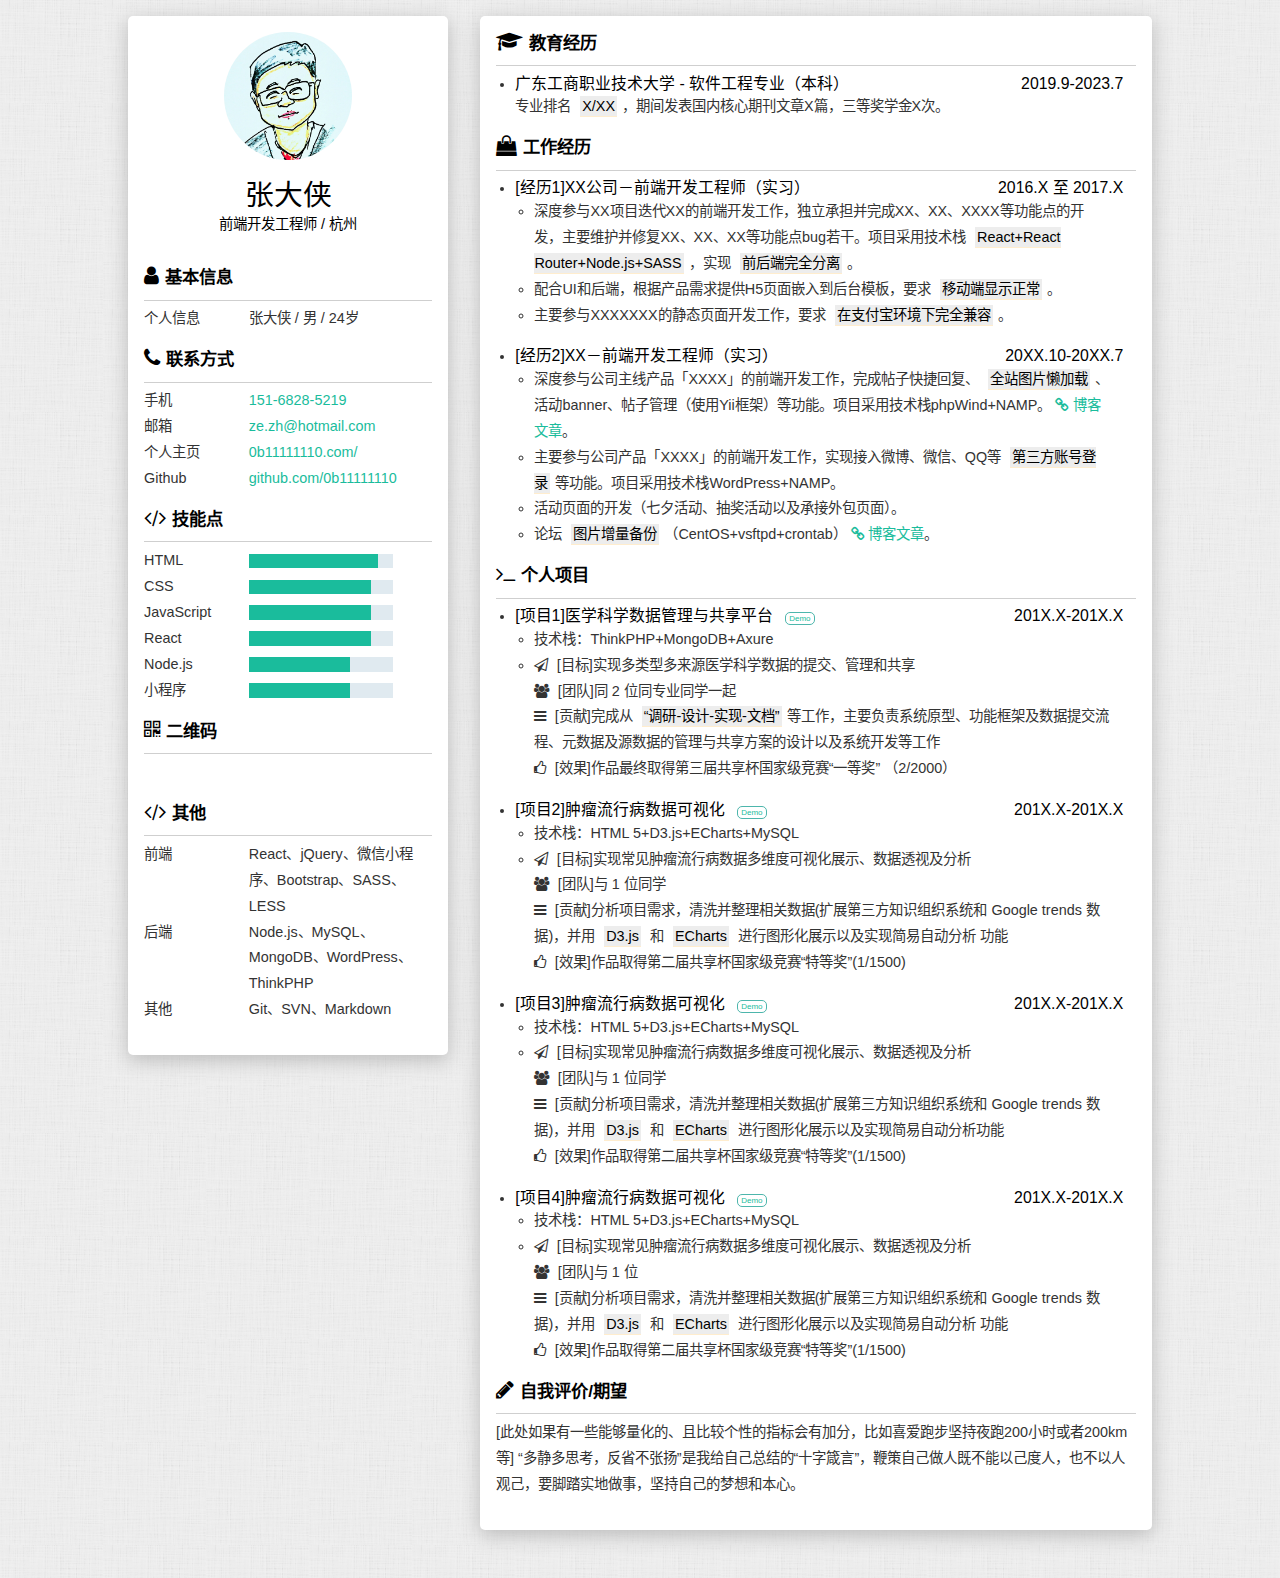
==== commit 4b82b6ca: "updata page" ====
--- a/index.html
+++ b/index.html
@@ -22,10 +22,6 @@
     <link rel="stylesheet" href="assets/css/font-awesome.min.css">
     <link rel="stylesheet" href="assets/css/index.css">
     <script>
-        function loading() {
-            document.getElementsByClassName('avatar')[0].style.display = 'block';
-            document.getElementsByClassName('loading')[0].style.display = 'none';
-        }
     </script>
 </head>
 
@@ -35,34 +31,12 @@
 
     <article class="container">
         <section class="side" id="side">
-
-            <!-- 左栏固定开关，记得及时删除这段代码 Start-->
-            <style>
-                @media (min-width: 	750px){
-                    .switch{position:relative;display:inline-block!important;width:60px;height:34px;}
-                    .switch input{display:none;}
-                    .slider{position:absolute;cursor:pointer;top:0;left:0;right:0;bottom:0;background-color:#ccc;-webkit-transition:.4s;transition:.4s;}
-                    .slider:before{position:absolute;content:"";height:26px;width:26px;left:4px;bottom:4px;background-color:white;-webkit-transition:.4s;transition:.4s;}
-                    input:checked + .slider{background-color:#1abc9c;}
-                    input:focus + .slider{box-shadow:0 0 1px #1abc9c;}
-                    input:checked + .slider:before{-webkit-transform:translateX(26px);-ms-transform:translateX(26px);transform:translateX(26px);}.slider.round{border-radius:34px;}
-                    .slider.round:before{border-radius:50%;}
-                }
-            </style>
-            <!-- 左侧固定开关，记得及时删除这段代码 End-->
 
             <!-- 个人肖像 -->
             <section class="me">
                 <section class="portrait">
-                    <div class="loading">
-                        <span></span>
-                        <span></span>
-                        <span></span>
-                        <span></span>
-                        <span></span>
-                    </div>
                     <!-- 头像照片 -->
-                    <img class="avatar" src="assets/images/avatar.jpg" onload="loading()">
+                    <img class="avatar" src="assets/images/avatar.jpg">
                 </section>
 
                 <h1 class="name">张大侠</h1>
@@ -80,14 +54,7 @@
                         <label>个人信息</label>
                         <span>张大侠 / 男 / 24岁</span>
                     </li>
-                    <li>
-                        <label>英语水平</label>
-                        <span>CET-6</span>
-                    </li>
-                    <li>
-                        <label>计算机水平</label>
-                        <span>软考中级</span>
-                    </li>
+
                 </ul>
             </section>
 
@@ -184,18 +151,11 @@
                     <i class="fa fa-graduation-cap" aria-hidden="true"></i>教育经历</h2>
                 <hr/>
                 <ul>
-                    <li>
-                        <h3>
-                            <span>XXXX大学 - XXX专业（硕士）</span>
-                            <time>201X.9-201X.7</time>
-                        </h3>
-                        <p>专业排名
-                            <mark>X/XX</mark>，期间发表国际会议英文摘要X篇，国内核心期刊文章X篇（其中第一作者X篇），获XXX，XXX2次，XXX2次。(此处根据自身情况填写，可以突出自己的亮点，或者跟求职目标相关的内容)</p>
-                    </li>
-                    <li>
-                        <h3>
-                            <span>XXXX大学 - XXX专业（本科）</span>
-                            <time>201X.9-201X.7</time>
+
+                    <li>
+                        <h3>
+                            <span>广东工商职业技术大学 - 软件工程专业（本科）</span>
+                            <time>2019.9-2023.7</time>
                         </h3>
                         <p>专业排名
                             <mark>X/XX</mark>，期间发表国内核心期刊文章X篇，三等奖学金X次。</p>
--- a/assets/css/index.css
+++ b/assets/css/index.css
@@ -87,7 +87,6 @@
       .container .side .me .portrait .loading span:nth-child(5) {
         -webkit-animation-delay: 0.8s; }
       .container .side .me .portrait img {
-        display: none;
         width: 8rem;
         height: 8rem;
         border-radius: 50%; }
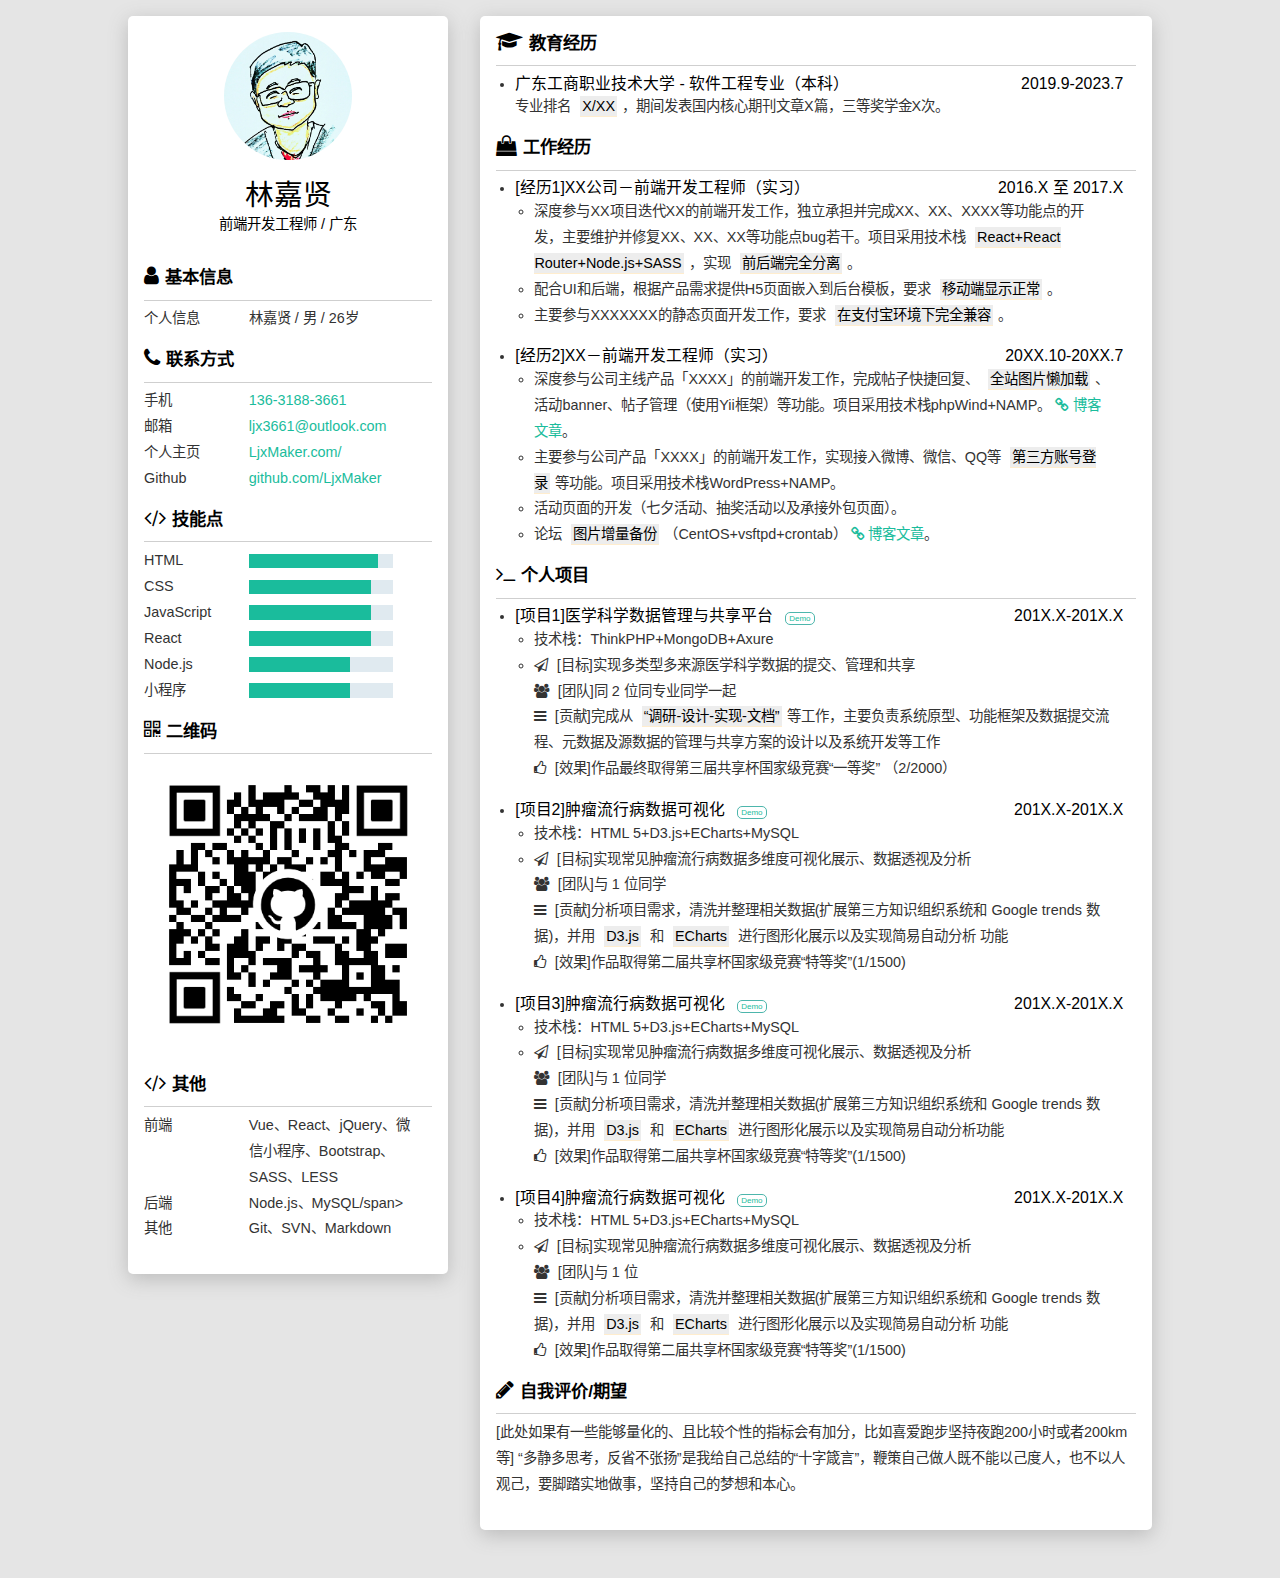
==== commit e7825049: "upload some personal information" ====
--- a/index.html
+++ b/index.html
@@ -21,8 +21,6 @@
     <link rel="stylesheet" href="assets/css/typo.css">
     <link rel="stylesheet" href="assets/css/font-awesome.min.css">
     <link rel="stylesheet" href="assets/css/index.css">
-    <script>
-    </script>
 </head>
 
 <body>
@@ -39,8 +37,8 @@
                     <img class="avatar" src="assets/images/avatar.jpg">
                 </section>
 
-                <h1 class="name">张大侠</h1>
-                <h4 class="info-job">前端开发工程师 / 杭州</h4>
+                <h1 class="name">林嘉贤</h1>
+                <h4 class="info-job">前端开发工程师 / 广东</h4>
 
             </section>
 
@@ -52,7 +50,7 @@
                 <ul>
                     <li>
                         <label>个人信息</label>
-                        <span>张大侠 / 男 / 24岁</span>
+                        <span>林嘉贤 / 男 / <span class="age" style="display:inline">22</span>岁</span>
                     </li>
 
                 </ul>
@@ -66,19 +64,19 @@
                 <ul>
                     <li>
                         <label>手机</label>
-                        <a href="tel:15168285219" target="_blank">151-6828-5219</a>
+                        <a href="tel:15168285219" target="_blank">136-3188-3661</a>
                     </li>
                     <li>
                         <label>邮箱</label>
-                        <a href="mailto:ze.zh@hotmail.com" target="_blank">ze.zh@hotmail.com</a>
+                        <a href="mailto:ljx3661@outlook.com" target="_blank">ljx3661@outlook.com</a>
                     </li>
                     <li>
                         <label>个人主页</label>
-                        <a href="http://0b11111110.com/" target="_blank">0b11111110.com/</a>
+                        <a href="https://github.com/LjxMaker" target="_blank">LjxMaker.com/</a>
                     </li>
                     <li>
                         <label>Github</label>
-                        <a href="https://github.com/0b11111110" target="_blank">github.com/0b11111110</a>
+                        <a href="https://github.com/LjxMaker" target="_blank">github.com/LjxMaker</a>
                     </li>
                 </ul>
             </section>
@@ -119,7 +117,7 @@
             <section class="qrcode info-unit">
                 <h2><i class="fa fa-qrcode" aria-hidden="true"></i>二维码</h2>
                 <hr/>
-                <img src="https://github.com/if2er/FeZaoDuKe-Collection/blob/master/ifeees.jpg?raw=true" style="width: 100%;" alt="">
+                <img src="./assets/images/github-Qrcode.png" style="width: 100%;" alt="">
             </section>
 
             <!-- 技术栈 -->
@@ -129,11 +127,11 @@
                     <ul>
                         <li>
                             <label>前端</label>
-                            <span>React、jQuery、微信小程序、Bootstrap、SASS、LESS</span>
+                            <span>Vue、React、jQuery、微信小程序、Bootstrap、SASS、LESS</span>
                         </li>
                         <li>
                             <label>后端</label>
-                            <span>Node.js、MySQL、MongoDB、WordPress、ThinkPHP</span>
+                            <span>Node.js、MySQL/span>
                         </li>
                         <li>
                             <label>其他</label>
--- a/assets/css/index.css
+++ b/assets/css/index.css
@@ -3,7 +3,7 @@
  * 公共部分
  * ------------------------------------------------- */
 body {
-  background: #e5e5e5 url(../../assets/images/background.png);
+  background: #e5e5e5;
   width: 100%;
   overflow-x: hidden;
   padding: 1rem 10%;
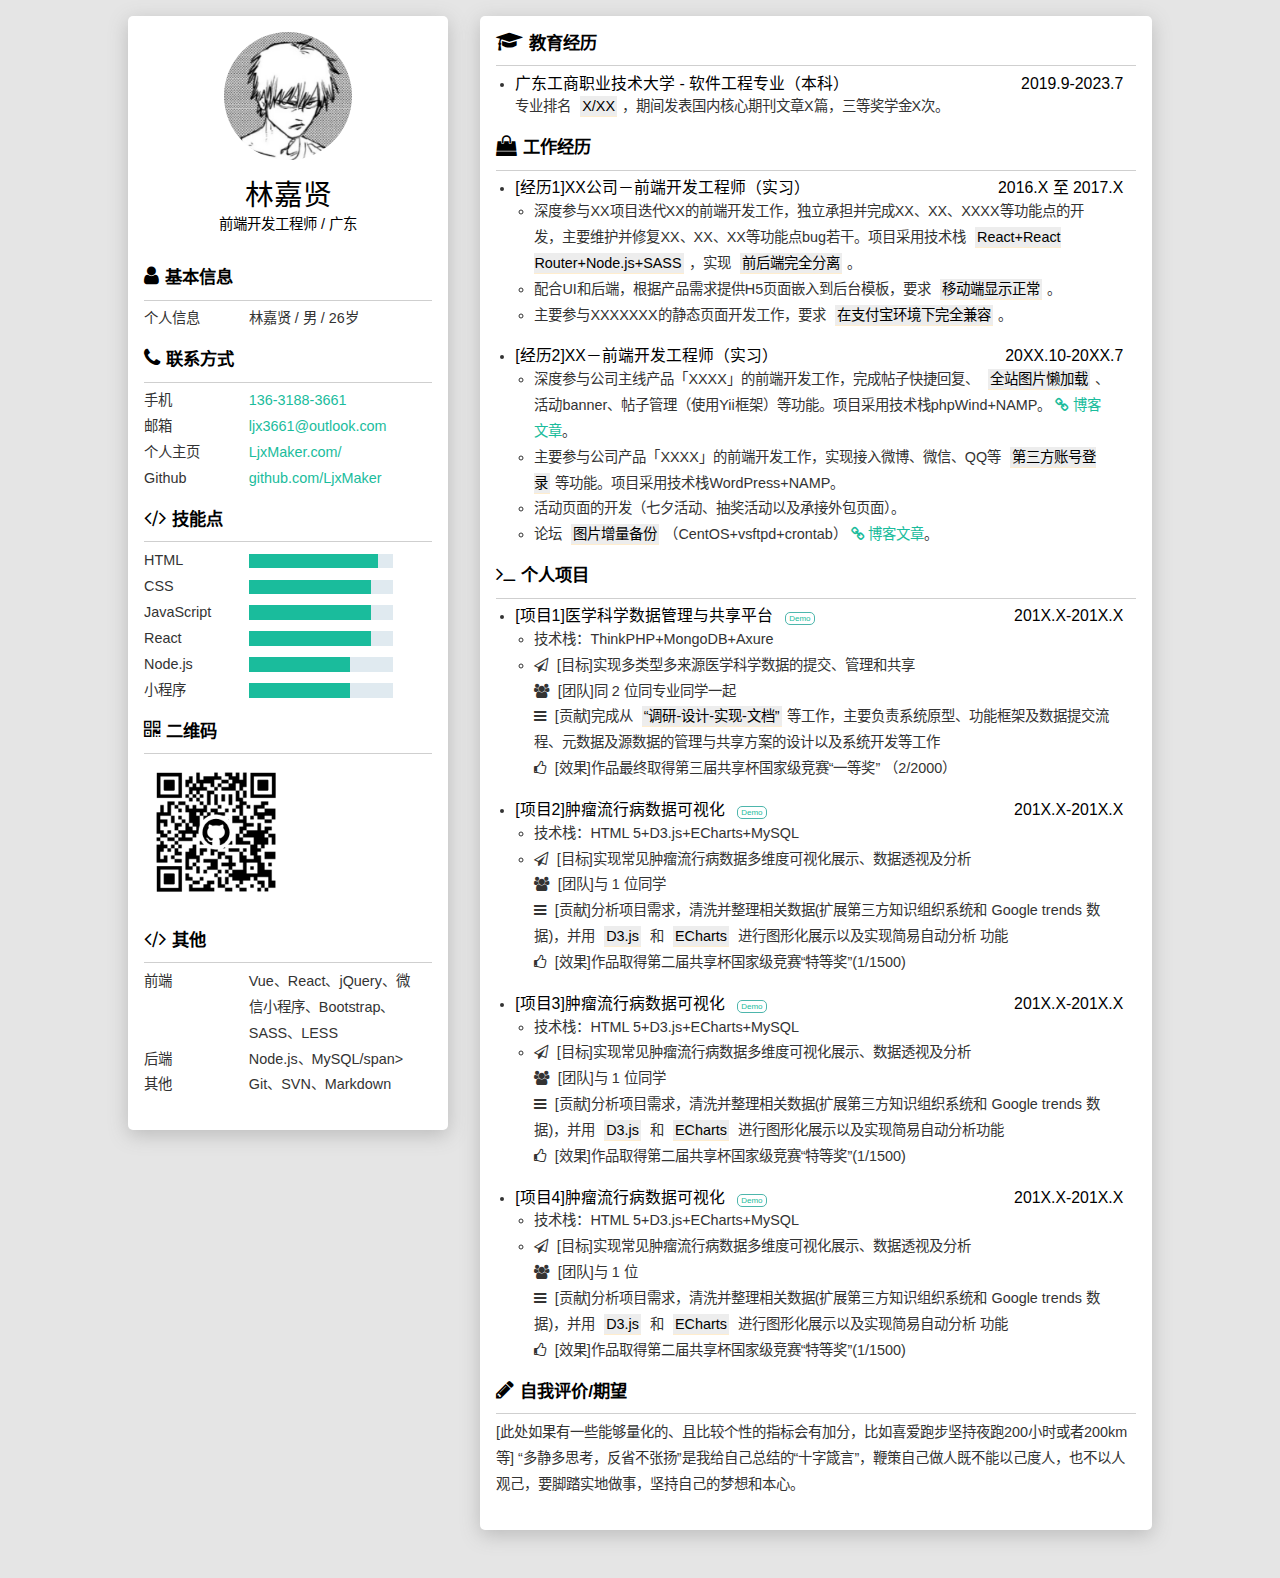
==== commit ce1dbe1a: "upload head img" ====
--- a/index.html
+++ b/index.html
@@ -16,7 +16,7 @@
     <meta http-equiv="Cache-Control" content="no-cache, no-store, must-revalidate" />
     <meta http-equiv="Pragma" content="no-cache" />
     <meta http-equiv="Expires" content="0" />
-    <title>[简历]张大侠-前端开发工程师/杭州</title>
+    <title>[简历]林嘉贤-前端开发工程师/广东</title>
     <link rel="shortcut icon" href="assets/images/favicon.ico" type="image/x-icon">
     <link rel="stylesheet" href="assets/css/typo.css">
     <link rel="stylesheet" href="assets/css/font-awesome.min.css">
@@ -117,7 +117,7 @@
             <section class="qrcode info-unit">
                 <h2><i class="fa fa-qrcode" aria-hidden="true"></i>二维码</h2>
                 <hr/>
-                <img src="./assets/images/github-Qrcode.png" style="width: 100%;" alt="">
+                <img src="./assets/images/github-Qrcode.png" style="width: 50%;" alt="">
             </section>
 
             <!-- 技术栈 -->
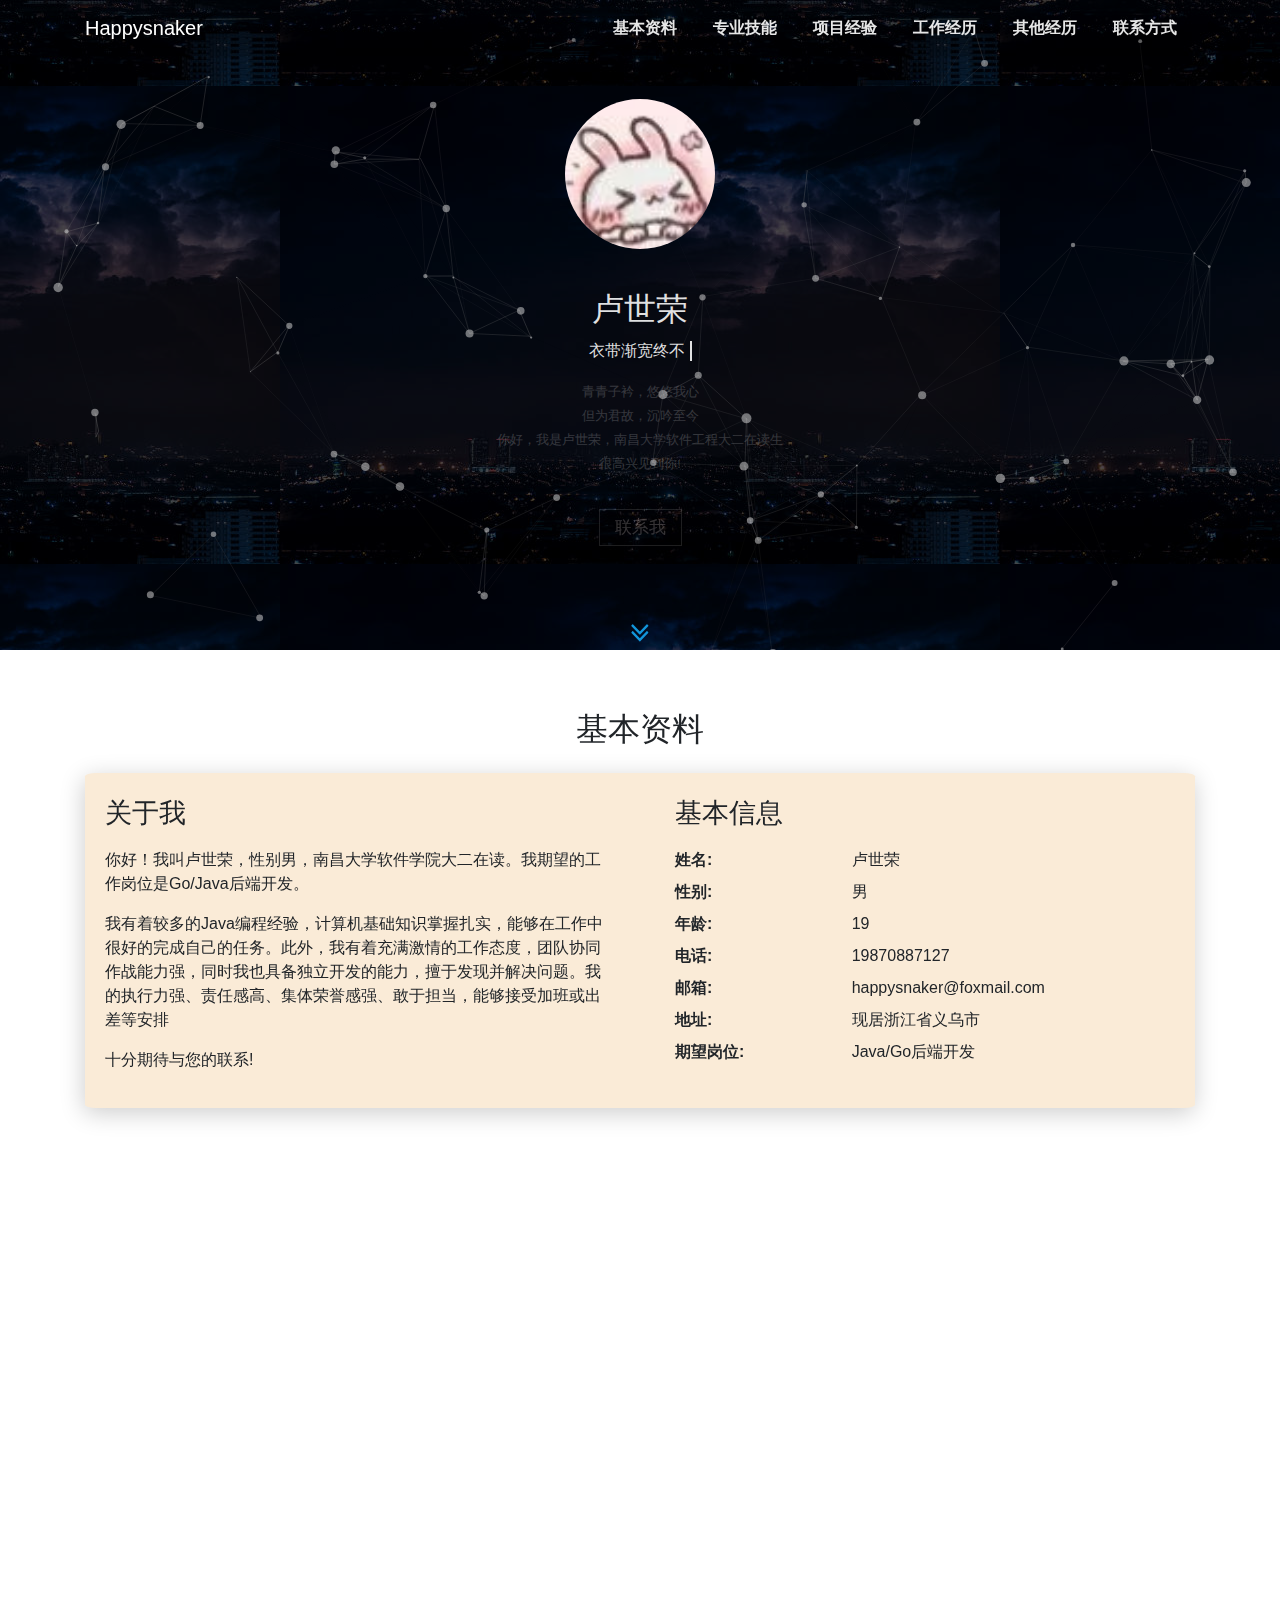
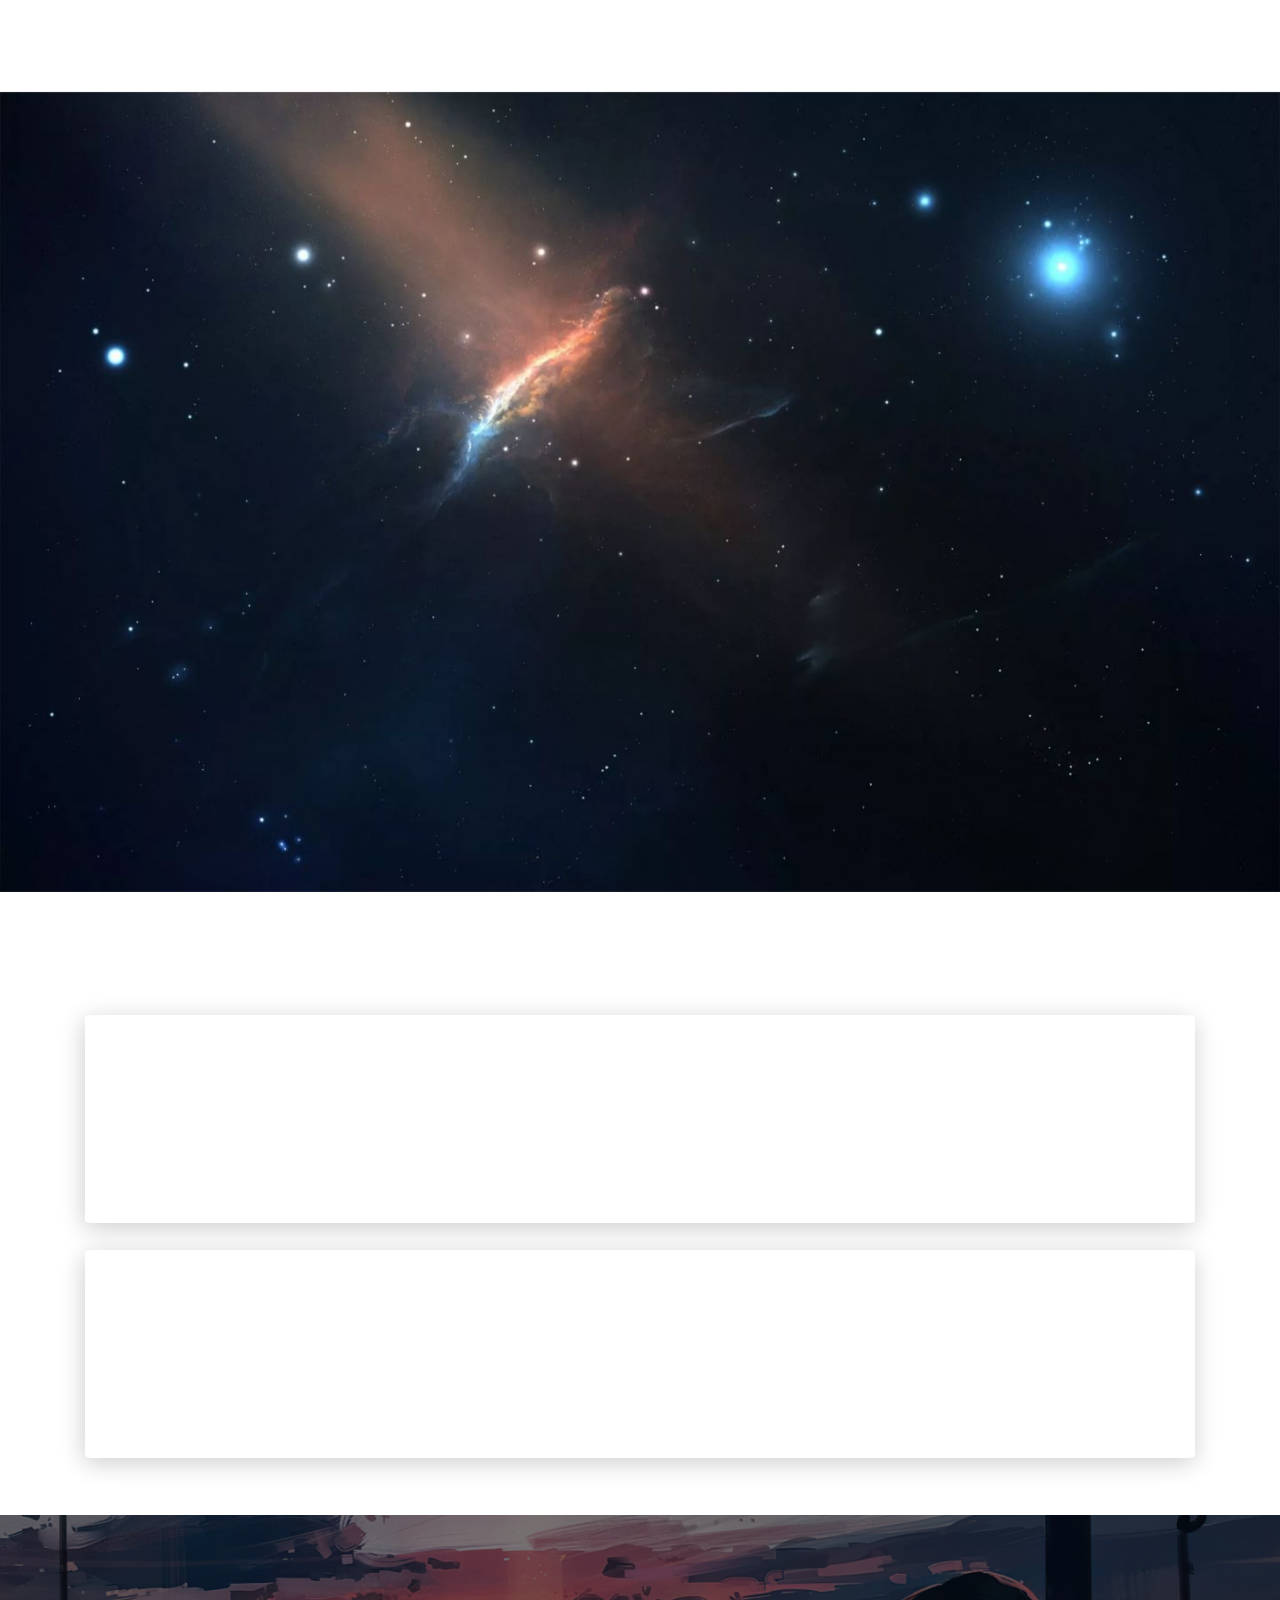
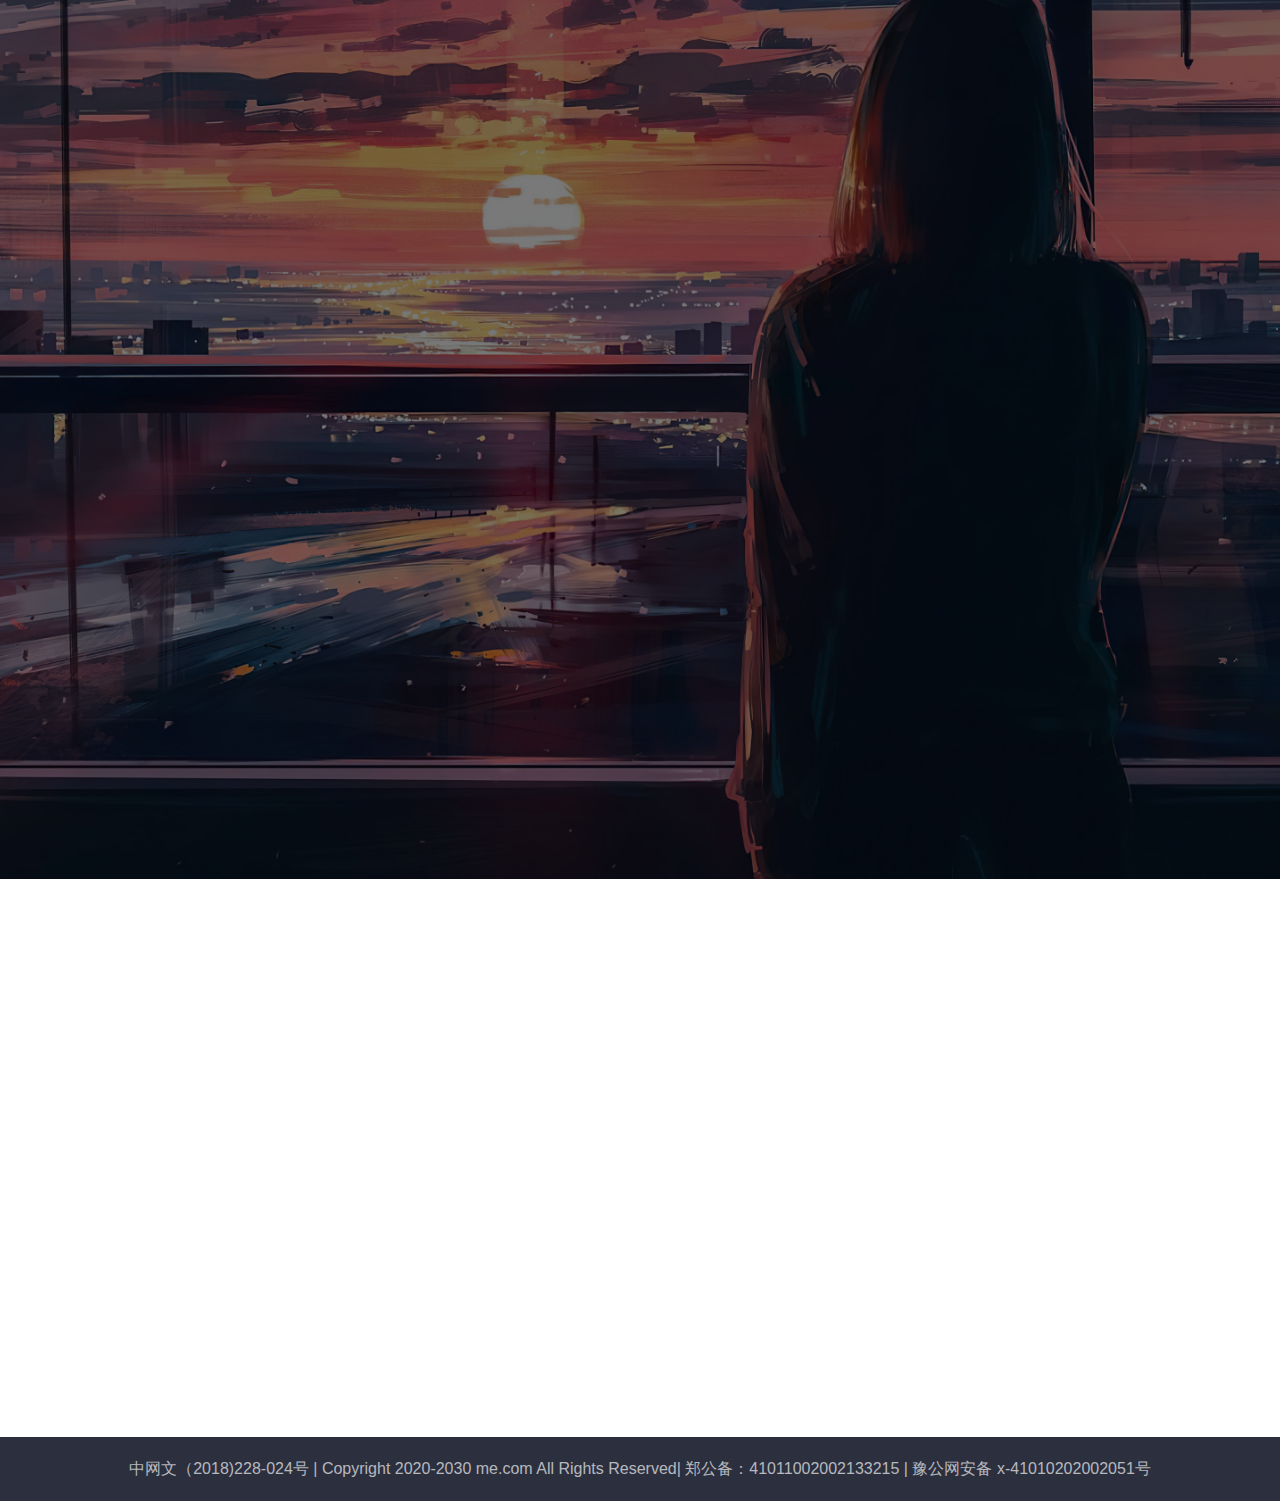
==== commit a41cbc48: "push new page" ====
--- a/index.html
+++ b/index.html
@@ -1,344 +1,523 @@
 <!DOCTYPE html>
-<html lang="zh-cn">
+<html lang="en">
 
 <head>
-    <meta charset="utf-8">
-    <meta http-equiv="X-UA-Compatible" content="IE=edge,chrome=1">
-    <meta name="viewport" content="width=device-width, initial-scale=1.0, maximum-scale=1.0, minimum-scale=1.0, user-scalable=no"
-    />
-    <meta name="apple-mobile-web-app-status-bar-style" content="black" />
-    <meta name="format-detection" content="email=no" />
-    <meta name="apple-mobile-web-app-capable" content="yes" />
-    <meta name="format-detection" content="telephone=no" />
-    <meta name="renderer" content="webkit">
-    <meta name="apple-mobile-web-app-status-bar-style" content="black">
-    <meta name="apple-mobile-web-app-title" content="Amaze UI" />
-    <meta http-equiv="Cache-Control" content="no-cache, no-store, must-revalidate" />
-    <meta http-equiv="Pragma" content="no-cache" />
-    <meta http-equiv="Expires" content="0" />
-    <title>[简历]林嘉贤-前端开发工程师/广东</title>
-    <link rel="shortcut icon" href="assets/images/favicon.ico" type="image/x-icon">
-    <link rel="stylesheet" href="assets/css/typo.css">
-    <link rel="stylesheet" href="assets/css/font-awesome.min.css">
-    <link rel="stylesheet" href="assets/css/index.css">
+    <meta charset="UTF-8">
+    <meta name="viewport" content="width=device-width, initial-scale=1.0">
+    <meta target="_blank">
+    <link rel="shortcut icon" href="./images/2.jpg" type="image/x-icon">
+    <link rel="stylesheet" href="./CSS/bootstrap.min.css">
+    <link rel="stylesheet" href="./CSS/personal-info-main.css">
+    <link rel="stylesheet" href="./CSS/personal-info-animate.css">
+    <link rel="stylesheet" href="./CSS/animate.min.css">
+    <link href="./CSS/aos.css" rel="stylesheet">
+
+    <title>关于我</title>
+
 </head>
 
+
 <body>
-
-    <header class="header"></header>
-
-    <article class="container">
-        <section class="side" id="side">
-
-            <!-- 个人肖像 -->
-            <section class="me">
-                <section class="portrait">
-                    <!-- 头像照片 -->
-                    <img class="avatar" src="assets/images/avatar.jpg">
-                </section>
-
-                <h1 class="name">林嘉贤</h1>
-                <h4 class="info-job">前端开发工程师 / 广东</h4>
-
-            </section>
-
-            <!-- 基本信息 -->
-            <section class="profile info-unit">
-                <h2>
-                    <i class="fa fa-user" aria-hidden="true"></i>基本信息</h2>
-                <hr/>
-                <ul>
-                    <li>
-                        <label>个人信息</label>
-                        <span>林嘉贤 / 男 / <span class="age" style="display:inline">22</span>岁</span>
-                    </li>
-
-                </ul>
-            </section>
-
-            <!-- 联系方式 -->
-            <section class="contact info-unit">
-                <h2>
-                    <i class="fa fa-phone" aria-hidden="true"></i>联系方式</h2>
-                <hr/>
-                <ul>
-                    <li>
-                        <label>手机</label>
-                        <a href="tel:15168285219" target="_blank">136-3188-3661</a>
-                    </li>
-                    <li>
-                        <label>邮箱</label>
-                        <a href="mailto:ljx3661@outlook.com" target="_blank">ljx3661@outlook.com</a>
-                    </li>
-                    <li>
-                        <label>个人主页</label>
-                        <a href="https://github.com/LjxMaker" target="_blank">LjxMaker.com/</a>
-                    </li>
-                    <li>
-                        <label>Github</label>
-                        <a href="https://github.com/LjxMaker" target="_blank">github.com/LjxMaker</a>
-                    </li>
-                </ul>
-            </section>
-
-            <!-- 技能点 -->
-            <section class="skill info-unit">
-                <h2>
-                    <i class="fa fa-code" aria-hidden="true"></i>技能点</h2>
-                <hr/>
-                <ul>
-                    <li>
-                        <label>HTML</label>
-                        <progress value="90" max="100"></progress>
-                    </li>
-                    <li>
-                        <label>CSS</label>
-                        <progress value="85" max="100"></progress>
-                    </li>
-                    <li>
-                        <label>JavaScript</label>
-                        <progress value="85" max="100"></progress>
-                    </li>
-                    <li>
-                        <label>React</label>
-                        <progress value="85" max="100"></progress>
-                    </li>
-                    <li>
-                        <label>Node.js</label>
-                        <progress value="70" max="100"></progress>
-                    </li>
-                    <li>
-                        <label>小程序</label>
-                        <progress value="70" max="100"></progress>
-                    </li>
-                </ul>
-            </section>
-
-            <section class="qrcode info-unit">
-                <h2><i class="fa fa-qrcode" aria-hidden="true"></i>二维码</h2>
-                <hr/>
-                <img src="./assets/images/github-Qrcode.png" style="width: 50%;" alt="">
-            </section>
-
-            <!-- 技术栈 -->
-            <div class="stack info-unit">
-                    <h2><i class="fa fa-code" aria-hidden="true"></i>其他</h2>
-                    <hr/>
-                    <ul>
-                        <li>
-                            <label>前端</label>
-                            <span>Vue、React、jQuery、微信小程序、Bootstrap、SASS、LESS</span>
-                        </li>
-                        <li>
-                            <label>后端</label>
-                            <span>Node.js、MySQL/span>
-                        </li>
-                        <li>
-                            <label>其他</label>
-                            <span>Git、SVN、Markdown</span>
-                        </li>
-                    </ul>
-                </div>
+    <div class="fakeLoader"></div>
+
+    <div class="profile-page">
+
+        <div class="page-header">
+
+
+            <nav class="navbar navbar-expand-md bg-primary navbar-dark">
+                <div class="container-fluid container">
+                    <a class="navbar-brand log" href="#"></a>
+                    <button class="navbar-toggler" type="button" data-toggle="collapse"
+                        data-target="#collapsibleNavbar">
+                        <span class="navbar-toggler-icon"></span>
+                    </button>
+                    <div class="collapse navbar-collapse justify-content-end" id="collapsibleNavbar">
+                        <ul class="nav navbar-nav">
+                            <li class="nav-item"><a class="nav-link" href="#about">基本资料</a></li>
+                            <li class="nav-item"><a class="nav-link" href="#skill">专业技能</a></li>
+                            <li class="nav-item"><a class="nav-link" href="#project">项目经验</a></li>
+                            <li class="nav-item"><a class="nav-link" href="#work">工作经历</a></li>
+                            <li class="nav-item"><a class="nav-link" href="#others">其他经历</a></li>
+                            <li class="nav-item"><a class="nav-link" href="#contact">联系方式</a></li>
+                        </ul>
+                    </div>
+                </div>
+            </nav>
+
+            <a href="#about" class="go" title="Read More">
+                <svg t="1628741268385" class="j-icon" viewBox="0 0 1024 1024" version="1.1"
+                    xmlns="http://www.w3.org/2000/svg" p-id="5238" width="32" height="32">
+                    <path
+                        d="M780.190476 498.070349c0 4.534857-2.21054 9.638603-5.461333 13.003175l-255.024762 263.476825c-3.299556 3.397079-8.208254 5.640127-12.580571 5.640127-4.388571 0-9.313524-2.275556-12.580572-5.640127l-255.024762-263.476825a19.732317 19.732317 0 0 1-5.461333-13.003175c0-4.518603 2.21054-9.622349 5.461333-12.98692l27.355429-28.265651c3.299556-3.397079 7.671873-5.640127 12.580571-5.640127 4.388571 0 9.313524 2.275556 12.564318 5.640127L507.12381 679.042032l215.105015-222.224254c3.283302-3.397079 8.192-5.640127 12.564318-5.640127 4.388571 0 9.313524 2.275556 12.580571 5.640127l27.355429 28.281905c3.283302 3.380825 5.461333 8.452063 5.461333 12.970666z m0-217.120508c0 4.534857-2.21054 9.638603-5.461333 13.003175l-255.024762 263.476825c-3.299556 3.397079-8.208254 5.640127-12.580571 5.640127-4.388571 0-9.313524-2.275556-12.580572-5.640127l-255.024762-263.476825a19.732317 19.732317 0 0 1-5.461333-13.003175c0-4.518603 2.21054-9.622349 5.461333-12.98692l27.355429-28.265651c3.299556-3.397079 7.671873-5.640127 12.580571-5.640127 4.388571 0 9.313524 2.275556 12.564318 5.640127L507.12381 461.937778l215.105015-222.224254c3.283302-3.397079 8.192-5.640127 12.564318-5.640127 4.388571 0 9.313524 2.275556 12.580571 5.640127l27.355429 28.281905c3.283302 3.380825 5.461333 8.452063 5.461333 12.970666z"
+                        p-id="5239" fill="#1296db"></path>
+                </svg>
+            </a>
+            <div class="page-header-mask"></div>
+            <div class="page-header-particles" id="particles-js"></div>
+
+
+            <div class="container">
+                <div class="col-sm-12  .col-xs-12">
+                    <div class="left-content">
+                        <div class="row-no-use" style="height: 40px;"></div>
+                        <div class="personalImage">
+                            <a href="javascript:void(0)">
+                                <img class="myphoto" src="" alt="个人图片">
+                            </a>
+                        </div>
+
+                        <div class="name-container">
+                            <h2 class="name"><br></h2>
+                        </div>
+
+                        <div class="motto-container">
+                            <p class="motto"></p>
+                        </div>
+
+                        <div class="intro-container bb">
+                            <span class="info self-intro ">
+                                青青子衿，悠悠我心<br>
+                                但为君故，沉吟至今<br>
+                                相遇即是缘分<br>
+                                很高兴见到你!
+                            </span>
+                        </div>
+
+                        <div id="myButtons2" class="bs-example">
+                            <a href="#contact" class="hvr-bounce-to-right animate__backInRight">联系我</a>
+                        </div>
+                    </div>
+                </div>
+            </div>
+
+
+        </div>
+
+        <section class="about-section" id="about">
+            <div class="container">
+                <h2 class="section-title" data-aos="fade-up" data-aos-offset="10">基本资料</h2>
+                <div class="card" data-aos="fade-up" data-aos-offset="100">
+                    <div class="row">
+                        <div class="col-lg-6 col-md-12">
+                            <div class="card-body">
+                                <div class="h4 mt-0 title">关于我</div>
+                                <span class="me"></span>
+                            </div>
+                        </div>
+                        <div class="col-lg-6 col-md-12">
+                            <div class="card-body">
+                                <div class="h4 mt-0 title">基本信息</div>
+                                <div class="row">
+                                    <div class="col-sm-4 col-xs-4"><strong>姓名:</strong></div>
+                                    <div class="col-sm-8 col-xs-8 gg name"></div>
+                                </div>
+                                <div class="row mt-2">
+                                    <div class="col-sm-4"><strong>性别:</strong></div>
+                                    <div class="col-sm-8 sex"></div>
+                                </div>
+                                <div class="row mt-2">
+                                    <div class="col-sm-4"><strong class="text-uppercase">年龄:</strong></div>
+                                    <div class="col-sm-8 age"></div>
+                                </div>
+                                <div class="row mt-2">
+                                    <div class="col-sm-4"><strong class="text-uppercase">电话:</strong></div>
+                                    <div class="col-sm-8 phone"></div>
+                                </div>
+                                <div class="row mt-2">
+                                    <div class="col-sm-4"><strong class="text-uppercase">邮箱:</strong></div>
+                                    <div class="col-sm-8 email"></div>
+                                </div>
+                                <div class="row mt-2">
+                                    <div class="col-sm-4"><strong class="text-uppercase">地址:</strong></div>
+                                    <div class="col-sm-8 address"></div>
+                                </div>
+
+                                <div class="row mt-2">
+                                    <div class="col-sm-4"><strong class="text-uppercase">期望岗位:</strong></div>
+                                    <div class="col-sm-8 for-work"></div>
+                                </div>
+                            </div>
+                        </div>
+                    </div>
+                </div>
+            </div>
         </section>
 
-        <section class="main">
-
-            <!-- 教育经历 -->
-            <section class="edu info-unit">
-                <h2>
-                    <i class="fa fa-graduation-cap" aria-hidden="true"></i>教育经历</h2>
-                <hr/>
-                <ul>
-
-                    <li>
-                        <h3>
-                            <span>广东工商职业技术大学 - 软件工程专业（本科）</span>
-                            <time>2019.9-2023.7</time>
-                        </h3>
-                        <p>专业排名
-                            <mark>X/XX</mark>，期间发表国内核心期刊文章X篇，三等奖学金X次。</p>
-                    </li>
-                </ul>
-            </section>
-
-            <!-- 工作经历 -->
-            <section class="work info-unit">
-                <h2>
-                    <i class="fa fa-shopping-bag" aria-hidden="true"></i>工作经历</h2>
-                <hr/>
-                <ul>
-                    <li>
-                        <h3>
-                            <span>[经历1]XX公司－前端开发工程师（实习）</span>
-                            <time>2016.X 至 2017.X</time>
-                        </h3>
-                        <ul class="info-content">
-                            <li>深度参与XX项目迭代XX的前端开发工作，独立承担并完成XX、XX、XXXX等功能点的开发，主要维护并修复XX、XX、XX等功能点bug若干。项目采用技术栈
-                                <mark>React+React Router+Node.js+SASS</mark>，实现
-                                <mark>前后端完全分离</mark>。</li>
-                            <li>配合UI和后端，根据产品需求提供H5页面嵌入到后台模板，要求
-                                <mark>移动端显示正常</mark>。</li>
-                            <li>主要参与XXXXXXX的静态页面开发工作，要求
-                                <mark>在支付宝环境下完全兼容</mark>。</li>
-                        </ul>
-                    </li>
-                    <li>
-                        <h3>
-                            <span>[经历2]XX－前端开发工程师（实习）</span>
-                            <time>20XX.10-20XX.7</time>
-                        </h3>
-                        <ul class="info-content">
-                            <li>深度参与公司主线产品「XXXX」的前端开发工作，完成帖子快捷回复、
-                                <mark>全站图片懒加载</mark>、活动banner、帖子管理（使用Yii框架）等功能。项目采用技术栈phpWind+NAMP。
-                                <a href="http://itsay.tech/162/" target="_blank">
-                                    <i class="fa fa-link" aria-hidden="true"></i>博客文章</a>。</li>
-                            <li>主要参与公司产品「XXXX」的前端开发工作，实现接入微博、微信、QQ等
-                                <mark>第三方账号登录</mark>等功能。项目采用技术栈WordPress+NAMP。</li>
-                            <li>活动页面的开发（七夕活动、抽奖活动以及承接外包页面）。</li>
-                            <li>论坛
-                                <mark>图片增量备份</mark>（CentOS+vsftpd+crontab）
-                                <a href="#" target="_blank">
-                                    <i class="fa fa-link" aria-hidden="true"></i>博客文章</a>。</li>
-                        </ul>
-                    </li>
-                </ul>
-            </section>
-
-            <!-- 项目经验 -->
-            <section class="project info-unit">
-                <h2>
-                    <i class="fa fa-terminal" aria-hidden="true"></i>个人项目</h2>
-                <hr/>
-                <ul>
-                    <li>
-                        <h3>
-                            <span>[项目1]医学科学数据管理与共享平台</span>
-                            <span class="link">
-                                <a href="#" target="_blank">Demo</a>
-                            </span>
-                            <time>201X.X-201X.X</time>
-                        </h3>
-                        <ul class="info-content">
-                            <li>技术栈：ThinkPHP+MongoDB+Axure</li>
-                            <li>
-                                <i class="fa fa-paper-plane-o" aria-hidden="true"></i>
-                                [目标]实现多类型多来源医学科学数据的提交、管理和共享
-                                <br/>
-                                <i class="fa fa-users" aria-hidden="true"></i>
-                                [团队]同 2 位同专业同学一起
-                                <br/>
-                                <i class="fa fa-bars" aria-hidden="true"></i>
-                                [贡献]完成从
-                                <mark>“调研-设计-实现-文档”</mark>等工作，主要负责系统原型、功能框架及数据提交流程、元数据及源数据的管理与共享方案的设计以及系统开发等工作
-                                <br/>
-                                <i class="fa fa-thumbs-o-up" aria-hidden="true"></i>
-                                [效果]作品最终取得第三届共享杯国家级竞赛“一等奖” （2/2000）</li>
-                        </ul>
-                    </li>
-                    <li>
-                        <h3>
-                            <span>[项目2]肿瘤流行病数据可视化</span>
-                            <span class="link">
-                                <a href="#" target="_blank">Demo</a>
-                            </span>
-                            <time>201X.X-201X.X</time>
-                        </h3>
-                        <ul class="info-content">
-                            <li>技术栈：HTML 5+D3.js+ECharts+MySQL</li>
-                            <li>
-                                <i class="fa fa-paper-plane-o" aria-hidden="true"></i>
-                                [目标]实现常见肿瘤流行病数据多维度可视化展示、数据透视及分析
-                                <br/>
-                                <i class="fa fa-users" aria-hidden="true"></i>
-                                [团队]与 1 位同学
-                                <br/>
-                                <i class="fa fa-bars" aria-hidden="true"></i>
-                                [贡献]分析项目需求，清洗并整理相关数据(扩展第三方知识组织系统和 Google trends 数据)，并用
-                                <mark>D3.js</mark> 和
-                                <mark>ECharts</mark> 进行图形化展示以及实现简易自动分析 功能
-                                <br/>
-                                <i class="fa fa-thumbs-o-up" aria-hidden="true"></i>
-                                [效果]作品取得第二届共享杯国家级竞赛“特等奖”(1/1500)
-                            </li>
-                        </ul>
-                    </li>
-                    <li>
-                        <h3>
-                            <span>[项目3]肿瘤流行病数据可视化</span>
-                            <span class="link">
-                                <a href="#" target="_blank">Demo</a>
-                            </span>
-                            <time>201X.X-201X.X</time>
-                        </h3>
-                        <ul class="info-content">
-                            <li>技术栈：HTML 5+D3.js+ECharts+MySQL</li>
-                            <li>
-                                <i class="fa fa-paper-plane-o" aria-hidden="true"></i>
-                                [目标]实现常见肿瘤流行病数据多维度可视化展示、数据透视及分析
-                                <br/>
-                                <i class="fa fa-users" aria-hidden="true"></i>
-                                [团队]与 1 位同学
-                                <br/>
-                                <i class="fa fa-bars" aria-hidden="true"></i>
-                                [贡献]分析项目需求，清洗并整理相关数据(扩展第三方知识组织系统和 Google trends 数据)，并用
-                                <mark>D3.js</mark> 和
-                                <mark>ECharts</mark> 进行图形化展示以及实现简易自动分析功能
-                                <br/>
-                                <i class="fa fa-thumbs-o-up" aria-hidden="true"></i>
-                                [效果]作品取得第二届共享杯国家级竞赛“特等奖”(1/1500)
-                            </li>
-                        </ul>
-                    </li>
-                    <li>
-                        <h3>
-                            <span>[项目4]肿瘤流行病数据可视化</span>
-                            <span class="link">
-                                <a href="#" target="_blank">Demo</a>
-                            </span>
-                            <time>201X.X-201X.X</time>
-                        </h3>
-                        <ul class="info-content">
-                            <li>技术栈：HTML 5+D3.js+ECharts+MySQL</li>
-                            <li>
-                                <i class="fa fa-paper-plane-o" aria-hidden="true"></i>
-                                [目标]实现常见肿瘤流行病数据多维度可视化展示、数据透视及分析
-                                <br/>
-                                <i class="fa fa-users" aria-hidden="true"></i>
-                                [团队]与 1 位
-                                <br/>
-                                <i class="fa fa-bars" aria-hidden="true"></i>
-                                [贡献]分析项目需求，清洗并整理相关数据(扩展第三方知识组织系统和 Google trends 数据)，并用
-                                <mark>D3.js</mark> 和
-                                <mark>ECharts</mark> 进行图形化展示以及实现简易自动分析 功能
-                                <br/>
-                                <i class="fa fa-thumbs-o-up" aria-hidden="true"></i>
-                                [效果]作品取得第二届共享杯国家级竞赛“特等奖”(1/1500)
-                            </li>
-                        </ul>
-                    </li>
-
-                </ul>
-            </section>
-
-            <!-- 自我评价 -->
-            <section class="work info-unit">
-                <h2>
-                    <i class="fa fa-pencil" aria-hidden="true"></i>自我评价/期望</h2>
-                <hr/>
-                <p>[此处如果有一些能够量化的、且比较个性的指标会有加分，比如喜爱跑步坚持夜跑200小时或者200km等]
-                    <span class="mark-txt">“多静多思考，反省不张扬”</span>是我给自己总结的“十字箴言”，鞭策自己做人既不能以己度人，也不以人观己，要脚踏实地做事，坚持自己的梦想和本心。</p>
-            </section>
+        <section class="skill-section" id="skill">
+            <div class="container">
+                <h2 class="section-title" data-aos="fade-up" data-aos-offset="10">专业技能</h2>
+                <div class="card" data-aos="fade-up" data-aos-offset="100" data-aos-anchor-placement="top-bottom">
+                    <div class="row">
+                        <div class="col-lg-6 col-md-12 p">
+                            <div class="card-body skill-body">
+                                <!-- <div class="progress_bar">
+                                    <div class="pro-bar">
+                                        <small class="progress_bar_title">
+                                            Java
+                                            <span class="progress_number">%</span>
+                                        </small>
+                                        <span class="progress-bar-inner p-a"
+                                            style="background-color: #1abc9c; width: 80%;" data-value="80"
+                                            data-percentage-value="80"></span>
+                                    </div>
+                                </div>
+
+                                <div class="progress_bar">
+                                    <div class="pro-bar">
+                                        <small class="progress_bar_title">
+                                            GoLang
+                                            <span class="progress_number">%</span>
+                                        </small>
+                                        <span class="progress-bar-inner p-a"
+                                            style="background-color: #bc1a99; width: 77%;" data-value="77"
+                                            data-percentage-value="77"></span>
+                                    </div>
+                                </div>
+
+                                <div class="progress_bar">
+                                    <div class="pro-bar">
+                                        <small class="progress_bar_title">
+                                            SQL
+                                            <span class="progress_number">%</span>
+                                        </small>
+                                        <span class="progress-bar-inner p-a"
+                                            style="background-color: #cedf3c; width: 75%;" data-value="75"
+                                            data-percentage-value="75"></span>
+                                    </div>
+                                </div>
+
+                                <div class="progress_bar">
+                                    <div class="pro-bar">
+                                        <small class="progress_bar_title">
+                                            HTML5
+                                            <span class="progress_number">%</span>
+                                        </small>
+                                        <span class="progress-bar-inner p-a"
+                                            style="background-color: #ec1b1b; width: 67%;" data-value="67"
+                                            data-percentage-value="67"></span>
+                                    </div>
+                                </div>
+
+                                <div class="progress_bar">
+                                    <div class="pro-bar">
+                                        <small class="progress_bar_title">
+                                            CSS3
+                                            <span class="progress_number">%</span>
+                                        </small>
+                                        <span class="progress-bar-inner p-a"
+                                            style="background-color: #c95a11; width: 60%;" data-value="60"
+                                            data-percentage-value="60"></span>
+                                    </div>
+                                </div>
+
+                                <div class="progress_bar">
+                                    <div class="pro-bar">
+                                        <small class="progress_bar_title">
+                                            JavaScript
+                                            <span class="progress_number">%</span>
+                                        </small>
+                                        <span class="progress-bar-inner p-a"
+                                            style="background-color: #2a1abc; width: 70%;" data-value="70"
+                                            data-percentage-value="70"></span>
+                                    </div>
+                                </div> -->
+                            </div>
+
+
+                        </div>
+
+                        <div class="col-lg-6 col-md-12 skill-about">
+                            <div class="card-body">
+                                <div class="h4 mt-0 title">技能描述</div>
+                                <div class="desc">
+
+                                </div>
+                            </div>
+                        </div>
+                    </div>
+
+                </div>
+            </div>
         </section>
-    </article>
-
-
-
-    <footer class="footer">
-        
-    </footer>
-
-
-    <script src="./assets/js/index.js"></script>
+
+        <section class="portfolio-section" id="project">
+            <div class="tab-content gallery mt-5">
+                <h2 class="section-title" data-aos="fade-up" data-aos-offset="10">作品展示</h2>
+                <div class="container">
+                    <div class="ml-auto mr-auto portfolio-section-main-container">
+                        <!-- <div class="row">
+                            <div class="col-md-4">
+                                <div class="porfolio-image img-raised" data-aos="fade-up"
+                                    data-aos-anchor-placement="top-bottom">
+                                    <a href="#web-development" title="点击查看详细信息">
+                                        <figure class="portfolio-section-main"><img src="./images/index_background.jpg"
+                                                alt="Image" />
+                                            <figcaption>
+                                                <div class="h4">Project2</div>
+                                                <p>qrwqrqrwq</p>
+                                            </figcaption>
+                                        </figure>
+                                    </a>
+                                </div>
+                            </div>
+                            <div class="col-md-4">
+                                <div class="porfolio-image img-raised" data-aos="fade-up"
+                                    data-aos-anchor-placement="top-bottom">
+                                    <a href="#web-development" title="点击查看详细信息">
+                                        <figure class="portfolio-section-main"><img src="./images/index_background.jpg"
+                                                alt="Image" />
+                                            <figcaption>
+                                                <div class="h4">Project3</div>
+                                                <p>qwrwqrqwrwqrqwsa</p>
+                                            </figcaption>
+                                        </figure>
+                                    </a>
+                                </div>
+                            </div>
+                        </div>
+                        <div class="row">
+                            <div class="col-md-4">
+                                <div class="porfolio-image img-raised" data-aos="fade-up"
+                                    data-aos-anchor-placement="top-bottom">
+                                    <a href="#web-development" title="点击查看详细信息">
+                                        <figure class="portfolio-section-main">
+                                            <img src="./images/index_background.jpg" alt="Image" />
+                                            <figcaption>
+                                                <div class="h4">Project1</div>
+                                                <p>qeweq</p>
+                                            </figcaption>
+                                        </figure>
+                                    </a>
+                                </div>
+                            </div>
+                            <div class="col-md-4">
+                                <div class="porfolio-image img-raised" data-aos="fade-up"
+                                    data-aos-anchor-placement="top-bottom">
+                                    <a href="#web-development" title="点击查看详细信息">
+                                        <figure class="portfolio-section-main"><img src="./images/index_background.jpg"
+                                                alt="Image" />
+                                            <figcaption>
+                                                <div class="h4">Project2</div>
+                                                <p>qrwqrqrwq</p>
+                                            </figcaption>
+                                        </figure>
+                                    </a>
+                                </div>
+                            </div>
+                            <div class="col-md-4">
+                                <div class="porfolio-image img-raised" data-aos="fade-up"
+                                    data-aos-anchor-placement="top-bottom">
+                                    <a href="#web-development" title="点击查看详细信息">
+                                        <figure class="portfolio-section-main"><img src="./images/index_background.jpg"
+                                                alt="Image" />
+                                            <figcaption>
+                                                <div class="h4">Project3</div>
+                                                <p>qwrwqrqwrwqrqwsa</p>
+                                            </figcaption>
+                                        </figure>
+                                    </a>
+                                </div>
+                            </div>
+                        </div> -->
+                    </div>
+                </div>
+
+            </div>
+
+
+        </section>
+
+        <section class="experience-section" id="work">
+            <div class="container">
+                <h2 class="section-title" data-aos="fade-in" data-aos-offset="10">工作经历</h2>
+                <!-- <div class="card">
+                    <div class="row">
+                        <div class="col-md-3 bg-primary" data-aos="fade-right" data-aos-offset="50"
+                            data-aos-duration="500">
+                            <div class="card-body">
+                                <p class="time">
+                                    2020/7/1 — 2021/8/10
+                                </p>
+                                <strong class="work"><br> 阎王殿实习生</strong>
+                            </div>
+                        </div>
+                        <div class="col-md-9" data-aos="fade-left" data-aos-offset="50" data-aos-duration="500">
+                            <div class="card-body">
+                                <p><strong>阎王殿研发部</strong></p>
+                                <p>随着阴历7月15中元节的到来，阎王殿的任务愈发庞大，我以及我所在小组主要负责阎王谱后台部分，拟在解决千万访问并发问题，经过不械努力，使得产品稳定、高效的运行。</p>
+                                <p>随着阴历7月15中元节的到来，阎王殿的任务愈发庞大，我以及我所在小组主要负责阎王谱后台部分，拟在解决千万访问并发问题，经过不械努力，使得产品稳定、高效的运行。</p>
+                            </div>
+                        </div>
+                    </div>
+                    
+                </div> -->
+            </div>
+        </section>
+
+
+
+        <section class="others-section" id="others">
+            <div class="container" data-aos="fade-up" data-aos-offset="100">
+                <h2 class="section-title">其它经历</h2>
+                <div class="col-sm-12 col-xs-12">
+                    <div class="content-timeline-border">
+                        <div class="timeline-left">
+                            <span></span>
+                            <ul class="timeul">
+                                <!-- <li>
+                                    <div class="time-title">2021-02-15</div>
+                                    <span></span>
+                                    <div class="time-content">
+                                        <h5>蓝桥杯省三等奖</h5>
+                                        <p>emmmmm。</p>
+                                    </div>
+
+                                </li>
+
+                                <li>
+                                    <div class="time-title">你爱我</div>
+                                    <span></span>
+                                    <div class="time-content">
+                                        <h5>团队程序设计天梯赛团队省二等奖，个人全国三等奖</h5>
+                                        
+                                    </div>
+                                </li> -->
+
+
+                            </ul>
+                        </div>
+                        <div class="timeline-right">
+                            <span></span>
+                            <ul class="timeul">
+                                <!-- <li>
+                                    <div class="time-title">2021-06-15</div>
+                                    <span></span>
+                                    <div class="time-content">
+                                        <h5>校赛三等奖</h5>
+                                        <p></p>
+                                    </div>
+                                </li> -->
+
+
+                            </ul>
+                        </div>
+                    </div>
+                </div>
+            </div>
+        </section>
+
+        <section class="contact-section" id="contact">
+            <div class="container">
+                <h2 class="section-title" data-aos="fade-in" data-aos-offset="10">联系我</h2>
+                <div class="main">
+                    <div class="row">
+                        <div class="col-md-12">
+                            <div class="card mb-0" data-aos="zoom-in" data-aos-offset="100">
+
+                                <div class="row">
+                                    <div class="col-sm-6 col-xm-12 col-md-6">
+                                        <div class="card-body">
+
+                                            <p><strong>邮件联系我</strong></p>
+                                            <div class="row mb-3">
+                                                <div class="col">
+                                                    <div class="input-group"><span class="input-group-addon"><svg
+                                                                t="1628783460111" class="icon" viewBox="0 0 1024 1024"
+                                                                version="1.1" xmlns="http://www.w3.org/2000/svg"
+                                                                p-id="2051" width="16" height="16">
+                                                                <path
+                                                                    d="M550.079952 1023.808H229.120354A132.607834 132.607834 0 0 1 96.00052 891.712165V132.097115A132.479834 132.479834 0 0 1 229.120354 0.00128h565.759292c73.471908 0 133.119834 59.071926 133.119834 132.095835v627.519215c1.919998 126.143842-127.80784 265.471668-266.239667 264.19167H550.079952V1024h75.391906v-195.071756c0-48.447939 11.519986-61.119924 58.879927-61.119924h241.407698l-0.639999-74.239907-110.591862 1.151999H636.991844c-81.471898-1.151999-87.167891 54.335932-86.911892 75.903905l-0.255999 9.855987v11.711986l0.255999 231.61571zM337.472218 341.312853h349.055564a35.839955 35.839955 0 0 0 34.943956-36.607954 35.775955 35.775955 0 0 0-34.943956-36.543954H337.472218a35.775955 35.775955 0 0 0-34.943956 36.543954c0 20.223975 15.67998 36.607954 34.943956 36.607954z m104.703869 121.855848H337.472218a35.775955 35.775955 0 0 0-34.943956 36.543954c0 20.159975 15.67998 36.543954 34.943956 36.543955h168.703789a35.839955 35.839955 0 0 0 34.943957-36.543955 35.839955 35.839955 0 0 0-34.943957-36.607954h-63.99992z"
+                                                                    p-id="2052">
+
+                                                                </path>
+                                                            </svg>
+                                                        </span>
+                                                        <input class="form-control subject" type="text" name="Subject"
+                                                            placeholder="主题" />
+                                                    </div>
+                                                </div>
+                                            </div>
+                                            <div class="row mb-3">
+                                                <div class="col">
+                                                    <div class="input-group">
+                                                        <textarea class="form-control message" name="message"
+                                                            placeholder="message" rows="5"></textarea>
+                                                    </div>
+                                                </div>
+                                            </div>
+                                            <div class="row">
+                                                <div class="col">
+                                                    <button class="btn btn-primary send-btn">Send</button>
+                                                </div>
+                                            </div>
+
+                                        </div>
+                                    </div>
+                                    <div class="col-md-6">
+                                        <div class="card-body">
+                                            <p class="mb-0"><strong>电话</strong></p>
+                                            <p class="pb-2 phone"></p>
+                                            <p class="mb-0"><strong>邮箱</strong></p>
+                                            <p class="pb-2 email"></p>
+                                            <p class="mb-0"><strong>地址</strong></p>
+                                            <p class="pb-2 address"></p>
+                                            <p class="mb-0"><strong>QQ</strong></p>
+                                            <p class="qq"></p>
+                                        </div>
+                                    </div>
+                                </div>
+
+                                <div class="row">
+                                    <div class="col-md-12">
+
+                                        <dic class="card-body">
+                                            <div class="container text-center icon-insert">
+
+                                                <!-- <a class="my-tooltip" href="#" title="访问我的CSDN主页">
+                                                    <img src="./svg/csdn.svg" alt="我的CSDN主页">
+
+                                                    <span class="my-tooltiptext">我的CSDN主页</span>
+                                                </a>
+
+                                                <a class="my-tooltip" href="#" title="访问我的CSDN主页">
+                                                    <img src="./svg/github.svg" alt="">
+                                                    <span class="my-tooltiptext">我的Github主页</span>
+                                                </a> -->
+
+                                            </div>
+                                        </dic>
+                                    </div>
+                                </div>
+                            </div>
+                        </div>
+                    </div>
+                </div>
+            </div>
+        </section>
+    </div>
+    <section class="footer">
+        <div style="padding: 20px;" class="container">
+            中网文（2018)228-024号 | Copyright 2020-2030 me.com All Rights Reserved| 郑公备：41011002002133215 | 豫公网安备
+            x-41010202002051号
+        </div>
+    </section>
 </body>
+<script src="./JS/jquery-3.6.0.js">
+</script>
+<script src="./JS/popper.min.js">
+</script>
+<script src="./JS/bootstrap.min.js">
+</script>
+
+<script src="./JS/particles.min.js"></script>
+<script src="./JS/app.js"></script>
+<script src="./JS/aos.js"></script>
+<script src="./JS/personal-info-main.js"></script>
+<script>
+    AOS.init();
+</script>
+
+
 
 </html>--- a/CSS/personal-info-main.css
+++ b/CSS/personal-info-main.css
@@ -0,0 +1,927 @@
+body,
+html {
+    margin: 0;
+    padding: 0;
+    scroll-behavior: smooth;
+    font-family: -apple-system, BlinkMacSystemFont, "Segoe UI", Roboto, "Helvetica Neue", Arial, sans-serif;
+}
+
+.profile-page {
+    text-align: center;
+    min-height: auto;
+    width: auto;
+}
+
+
+.page-header .a {
+    transition: all 4s ease 0s;
+}
+
+.page-header .go {
+    position: absolute;
+    z-index: 2;
+    bottom: 0px;
+    left: 50%;
+    width: 32px;
+    height: 33px;
+    margin-left: -16px;
+    transition: all 0.4s ease 0s;
+    animation: 3s ease 0s normal none infinite running bounce;
+}
+
+.page-header .j-icon:hover {
+    transform: scale(1.20);
+
+}
+
+.page-header .bg-primary {
+    background-color: rgba(0, 0, 0, .15) !important;
+    transition: 0.4s;
+}
+
+.navbar-toggler {
+    z-index: 3;
+}
+
+.navbar-dark .navbar-nav .nav-link {
+    color: rgba(255, 255, 255, 0.9);
+}
+
+
+
+.page-header .navbar .navbar-collapse li {
+    font-weight: 700;
+    padding-left: 10px;
+    padding-right: 10px;
+    z-index: 2;
+
+}
+
+.page-header .navbar .navbar-collapse li:hover {
+    background: rgb(26, 145, 65);
+    transition: 0.55s;
+    z-index: 2;
+}
+
+.page-header .navbar {
+    position: fixed;
+    z-index: 10000 !important;
+    width: 100%;
+}
+
+.profile-page .page-header {
+    position: relative;
+    min-height: 650px;
+    max-height: 1024px;
+    width: 100%;
+    height: 100%;
+    background-image: url(../images/intro-bg.jpg);
+    background-position: center center !important;
+    background-size: cove !important;
+}
+
+.page-header-mask:after {
+    position: absolute;
+    content: "";
+    top: 0;
+    left: 0;
+    width: 100%;
+    height: 100%;
+    background: black;
+    opacity: 0.7;
+    z-index: 0;
+}
+
+.page-header-particles {
+    position: absolute;
+    width: 100%;
+    height: 100%;
+    z-index: 1;
+}
+
+.profile-page .page-header-content {
+    position: relative;
+    max-height: 600px;
+    min-height: 350px;
+}
+
+
+.page-header .left-content {
+    position: relative;
+    min-height: 650px;
+}
+
+.personalImage {
+    position: relative;
+    width: auto;
+    height: 250px;
+    text-align: center;
+    top: 44px;
+}
+
+.personalImage a {
+    position: relative;
+}
+
+.personalImage a:before {
+    content: "";
+    border: 15px solid rgb(117 49 171);
+    border-radius: 50%;
+    height: 180px;
+    width: 180px;
+    position: absolute;
+    left: 0;
+    -webkit-animation: pulsate 1.6s ease-out;
+    animation: pulsate 1.6s ease-out;
+    -webkit-animation-iteration-count: infinite;
+    animation-iteration-count: infinite;
+    opacity: 0.0;
+    z-index: 99;
+}
+
+.personalImage img {
+    position: relative;
+    border-radius: 50%;
+    height: 180px;
+    width: 180px;
+    padding: 0;
+    margin: 0;
+    border: 15px solid transparent;
+    z-index: 9999;
+    -webkit-transition: all .3s ease-out;
+    transition: all .3s ease-out;
+}
+
+.personalImage a:hover img {
+    transform: scale(1.06, 1.06);
+}
+
+.personalImage a:hover:before {
+    animation: none;
+}
+
+
+.page-header .name {
+    color: rgba(255, 255, 255, 0.88);
+}
+
+.page-header .motto {
+    color: rgba(255, 255, 255, 0.88);
+}
+
+.page-header .motto::after {
+    position: relative;
+    top: 5px;
+    display: inline-block;
+    height: 20px;
+    margin-left: 5px;
+    content: " ";
+    -webkit-animation: blink .5s step-end infinite alternate;
+    animation: blink .5s step-end infinite alternate;
+    border-right: 2px solid;
+}
+
+
+
+.page-header .self-intro {
+    color: rgba(255, 255, 255, 0.8);
+    font-size: smaller;
+    font-family: serif, '宋体';
+    display: none;
+}
+
+
+
+.section-title {
+    margin-top: 60px;
+    margin-bottom: 25px;
+    font-weight: 500 !important;
+}
+
+.card {
+    border: 0;
+    border-radius: 0.1875rem;
+    display: inline-block;
+    position: relative;
+    overflow: hidden;
+    width: 100%;
+    margin-bottom: 20px;
+    -webkit-box-shadow: -1px 5px 25px 0px rgb(0 0 0 / 20%);
+    box-shadow: -1px 5px 25px 0px rgb(0 0 0 / 20%);
+    background-color: antiquewhite;
+    -webkit-transition: all .3s ease-out;
+    transition: all .3s ease-out;
+    border-radius: 1%;
+    text-align: left;
+}
+
+.about-section .card:hover,
+.skill-section .card:hover,
+.experience-section .card:hover,
+.portfolio-section .card:hover {
+    transform: scale(1.02, 1.02) !important;
+}
+
+.h4 {
+    font-size: 1.714em;
+    line-height: 1.45em;
+    margin-top: 30px;
+    margin-bottom: 15px;
+}
+
+.hvr-bounce-to-right {
+
+    display: none;
+    vertical-align: middle;
+    -webkit-transform: translateZ(0);
+    transform: translateZ(0);
+    -webkit-backface-visibility: hidden;
+    backface-visibility: hidden;
+    -moz-osx-font-smoothing: grayscale;
+    position: relative;
+    -webkit-transition-property: color;
+    transition-property: color;
+    -webkit-transition-duration: 0.5s;
+    transition-duration: 0.5s;
+    z-index: 1 !important;
+    border-bottom: 10px solid rgb(247, 242, 242);
+}
+
+.hvr-bounce-to-right:before {
+    content: "";
+    position: absolute;
+    z-index: -1;
+    top: 0;
+    left: 0;
+    right: 0;
+    bottom: 0;
+    background: #067927;
+    ;
+    -webkit-transform: scaleX(0);
+    transform: scaleX(0);
+    -webkit-transform-origin: 0 50%;
+    transform-origin: 0 50%;
+    -webkit-transition-property: transform;
+    transition-property: transform;
+    -webkit-transition-duration: 0.5s;
+    transition-duration: 0.5s;
+    -webkit-transition-timing-function: ease-out;
+    transition-timing-function: ease-out;
+}
+
+.hvr-bounce-to-right:hover,
+.hvr-bounce-to-right:focus,
+.hvr-bounce-to-right:active {
+    color: white;
+    text-decoration: none;
+    border: 1px solid #067927;
+    ;
+}
+
+.hvr-bounce-to-right:hover:before,
+.hvr-bounce-to-right:focus:before,
+.hvr-bounce-to-right:active:before {
+    -webkit-transform: scaleX(1);
+    transform: scaleX(1);
+    -webkit-transition-timing-function: cubic-bezier(0.52, 1.64, 0.37, 0.66);
+    transition-timing-function: cubic-bezier(0.52, 1.64, 0.37, 0.66);
+}
+
+[class^="hvr-"] {
+    position: relative;
+    bottom: 75px;
+    top: 40px;
+    display: none;
+    vertical-align: middle;
+    margin: .4em;
+    padding: 8px 15px;
+    cursor: pointer;
+    border-radius: 0;
+    background: transparent;
+    text-decoration: none;
+    color: #e3d9d9;
+    /* -webkit-tap-highlight-color: rgba(0,0,0,0); */
+    font-size: 17px;
+    border: 1px solid rgba(255, 255, 255, 0.5)
+}
+
+.skill-section .card {
+    text-align: left;
+    background: #494A5F;
+    color: #D5D6E2;
+    -webkit-box-shadow: -1px 5px 25px 2px rgb(51 55 58 / 25%);
+    box-shadow: -1px -5px 25px 2px rgb(51 55 58 / 25%);
+}
+
+
+
+.htmleaf-container {
+    margin: 0 auto;
+}
+
+.progress_bar .pro-bar {
+    background: hsl(0, 0%, 97%);
+    box-shadow: 0 1px 2px hsla(0, 0%, 0%, 0.1) inset;
+    height: 4px;
+    margin-bottom: 12px;
+    margin-top: 50px;
+    position: relative;
+}
+
+.progress_bar .progress_bar_title {
+    color: hsl(218, 4%, 50%);
+    color: #D5D6E2;
+    font-size: 15px;
+    font-weight: 300;
+    position: relative;
+    top: -28px !important;
+    z-index: 1;
+}
+
+.progress_number {
+    top: -28px !important;
+}
+
+.progress_bar .progress_number {
+    float: right !important;
+}
+
+.progress_bar .progress-bar-inner {
+    background-color: hsl(0, 0%, 88%);
+    display: block;
+    width: 0;
+    height: 100%;
+    position: absolute;
+    top: 0;
+    left: 0;
+    transition: width 1s linear 0s;
+
+}
+
+.p-a {
+    animation: animate-positive 2s;
+}
+
+.progress_bar .progress-bar-inner:before {
+    content: "";
+    background-color: hsl(0, 0%, 100%);
+    border-radius: 50%;
+    width: 4px;
+    height: 4px;
+    position: absolute;
+    right: 1px;
+    top: 0;
+    z-index: 1;
+}
+
+.progress_bar .progress-bar-inner:after {
+    content: "";
+    width: 14px;
+    height: 14px;
+    background-color: inherit;
+    border-radius: 50%;
+    position: absolute;
+    right: -4px;
+    top: -5px;
+}
+
+.portfolio-section {
+    background: url(https://pic4.zhimg.com/80/v2-1acf703173c88099a01ead4aa66c0633_1440w.jpg) no-repeat center top;
+    margin-top: 30px;
+    padding-top: 50px;
+    text-align: center !important;
+    background-attachment: relative !important;
+    background-position: center center !important;
+    min-height: 800px;
+    width: 100%;
+    background-size: 100%;
+    background-size: cover;
+    position: relative !important;
+}
+
+
+.portfolio-section .section-title {
+    margin-top: -60px;
+    color: rgba(255, 255, 255, 0.85);
+    margin-bottom: 50px;
+}
+
+.portfolio-section .row {
+    bottom: 20px;
+    margin-bottom: 20px;
+}
+
+
+.gallery .portfolio-section-main {
+    transition: 0.5s;
+
+}
+
+.gallery .portfolio-section-main:hover {
+    transform: scale(1.06);
+    -webkit-transform: scale(1.06);
+}
+
+.gallery .porfolio-image figure {
+    position: relative;
+    overflow: hidden;
+    text-align: center;
+}
+
+.gallery .porfolio-image figure img {
+    position: relative;
+    display: block;
+    min-width: 375px;
+    width: 100%;
+    height: 250px;
+    opacity: 1;
+}
+
+.gallery .porfolio-image figure figcaption {
+    position: absolute;
+    color: #fff;
+    -webkit-backface-visibility: hidden;
+    backface-visibility: hidden;
+}
+
+.gallery .porfolio-image figure figcaption,
+.gallery .porfolio-image figure figcaption>a {
+    position: absolute;
+    top: 0;
+    left: 0;
+    width: 100%;
+    height: 100%;
+}
+
+.gallery .porfolio-image figure figcaption>a {
+    z-index: 1000;
+    text-indent: 200%;
+    white-space: nowrap;
+    font-size: 0;
+    opacity: 0;
+}
+
+.gallery .porfolio-image figure .h4,
+.gallery .porfolio-image figure p {
+    margin: 0;
+}
+
+.gallery figure.portfolio-section-main figcaption::before,
+.gallery figure.portfolio-section-main figcaption::after {
+    position: absolute;
+    content: '';
+    opacity: 0;
+}
+
+.gallery figure.portfolio-section-main figcaption::before {
+    top: 10px;
+    right: 10px;
+    bottom: 10px;
+    left: 10px;
+    -webkit-transform: scale(0, 0);
+    transform: scale(0, 0);
+    -webkit-transform-origin: 0 0;
+    transform-origin: 0 0;
+}
+
+.gallery figure.portfolio-section-main figcaption::after {
+    top: 10px;
+    right: 10px;
+    bottom: 10px;
+    left: 10px;
+    -webkit-transform: scale(0, 0);
+    transform: scale(0, 0);
+    -webkit-transform-origin: 100% 0;
+    transform-origin: 100% 0;
+}
+
+.gallery figure.portfolio-section-main .h4 {
+    margin-top: 80px;
+    -webkit-transition: -webkit-transform 0.35s;
+    transition: -webkit-transform 0.35s;
+    transition: transform 0.35s;
+    transition: transform 0.35s, -webkit-transform 0.35s;
+    opacity: 0;
+}
+
+@media (max-width: 480px) {
+    .gallery figure.portfolio-section-main .h4 {
+        font-size: 20px;
+    }
+    .gallery figure.portfolio-section-main p {
+        font-size: 14px;
+    }
+}
+
+.gallery figcaption .container {
+    position: absolute;
+    width: 100%;
+    bottom: 20px;
+}
+
+.gallery figure.portfolio-section-main p {
+    padding: 0.5em 2em;
+    text-transform: uppercase;
+    letter-spacing: 1px;
+    -webkit-transition: -webkit-transform 0.35s;
+    transition: -webkit-transform 0.35s;
+    transition: transform 0.35s;
+    transition: transform 0.35s, -webkit-transform 0.35s;
+    opacity: 0;
+}
+
+.gallery figure.portfolio-section-main img,
+.gallery figure.portfolio-section-main .h4 {
+    -webkit-transform: scale(1.06, 1.06);
+    transform: scale(1.06, 1.06);
+}
+
+.gallery figure.portfolio-section-main img,
+.gallery figure.portfolio-section-main figcaption::before,
+.gallery figure.portfolio-section-main figcaption::after,
+.gallery figure.portfolio-section-main p {
+    -webkit-transition: opacity 0.35s, -webkit-transform 0.35s;
+    transition: opacity 0.35s, -webkit-transform 0.35s;
+    transition: opacity 0.35s, transform 0.35s;
+    /* transition: opacity 0.35s, transform 0.35s, -webkit-transform 0.35s; */
+}
+
+.gallery figure.portfolio-section-main:hover img {
+    opacity: 1;
+    -webkit-transform: translate3d(0, 0, 0);
+    transform: translate3d(0, 0, 0);
+}
+
+.gallery figure.portfolio-section-main:hover figcaption::before,
+.gallery figure.portfolio-section-main:hover figcaption::after {
+    opacity: 1;
+    -webkit-transform: scale(1);
+    transform: scale(1);
+}
+
+.gallery figure.portfolio-section-main:hover figcaption:before {
+    background: rgba(27, 23, 23, 0.5);
+}
+
+.gallery figure.portfolio-section-main:hover .h4,
+.gallery figure.portfolio-section-main:hover p,
+.gallery figure.portfolio-section-main:hover button {
+    opacity: 1;
+    -webkit-transform: translate3d(0, 0, 0);
+    transform: translate3d(0, 0, 0);
+    color: #fff;
+}
+
+.gallery figure.portfolio-section-main:hover figcaption::after,
+.gallery figure.portfolio-section-main:hover .h4,
+.gallery figure.portfolio-section-main:hover p,
+.gallery figure.portfolio-section-main:hover img {
+    -webkit-transition-delay: 0.15s;
+    transition-delay: 0.15s;
+}
+
+.experience-section .card {
+    background-color: rgb(255, 255, 255);
+    color: black;
+
+}
+
+.experience-section .col-md-3 .card-body {
+    text-align: center;
+    color: white;
+}
+
+@media (max-width: 768px) {
+    .experience-section .card {
+        text-align: center;
+    }
+}
+
+.experience-section .work {
+    font-size: 20px;
+    color: white;
+    text-align: center;
+}
+
+
+/*时间轴*/
+.others-section p {
+    color: white;
+}
+
+.others-section .section-title {
+    color: white;
+}
+
+.others-section {
+    background: url(https://pic1.zhimg.com/v2-956295fc660aee9127c9ecb4b9b32090_b.jpg);
+    background-repeat: no-repeat !important;
+    margin-top: 30px !important;
+    padding-top: 40px !important;
+    text-align: center !important;
+    background-attachment: relative !important;
+    background-position: center center !important;
+    min-height: 800px !important;
+    width: 100% !important;
+    background-size: 100% !important;
+    background-size: cover !important;
+    position: relative !important;
+}
+
+.others-section::before {
+    position: absolute;
+    content: "";
+    top: 0;
+    left: 0;
+    width: 100%;
+    height: 100%;
+    background: rgba(0, 0, 0, 0.75);
+    opacity: 0.7;
+    z-index: 0;
+}
+
+.others-section .section-title {
+    margin-bottom: 60px;
+}
+
+.others-section li {
+    color: rgba(255, 255, 255, 0.8);
+}
+
+.others-section .container .content-timeline-border {
+    border-radius: 5px;
+    margin: 0 15px 0 15px;
+    position: relative;
+    overflow: hidden;
+    /*background: #cccaef;*/
+}
+
+.others-section .container .timeline-left,
+.container .timeline-right {
+    float: left;
+    overflow: hidden;
+    width: 50%;
+}
+
+.others-section .container .timeul {
+    list-style: none;
+    padding: 0;
+}
+
+.others-section .container .content-timeline-border::before {
+    content: '';
+    position: absolute;
+    left: 50%;
+    transform: translateX(-50%);
+    width: 3px;
+    height: 100%;
+    background: #434343;
+}
+
+.others-section .container .timeul>li {
+    width: 100%;
+    margin-bottom: 200px;
+
+}
+
+.others-section .container .timeline-right li:last-child {
+    margin-bottom: 0px;
+}
+
+.others-section .container .timeline-left {
+    margin-top: 20px;
+}
+
+.others-section .container .timeline-right {
+    margin-top: 210px;
+}
+
+.others-section .container .timeline-right>span,
+.container .timeline-left>span {
+    position: absolute;
+    left: 50%;
+    bottom: 0px;
+    transform: translateX(-50%);
+    width: 20px;
+    border-radius: 50%;
+    height: 20px;
+    border: 3px solid #cd7070;
+    background: #fff;
+}
+
+.others-section .container .timeline-left>span {
+    top: 0px;
+}
+
+.others-section .container .timeul span {
+    position: absolute;
+    left: 50%;
+    transform: translateX(-50%);
+    width: 20px;
+    border-radius: 50%;
+    height: 20px;
+    border: 3px solid #cd7070;
+    background: #fff;
+}
+
+.others-section .container .content-timeline-border .time-content {
+    border-top: 3px solid #cd7070;
+    position: relative;
+    border-radius: 18px;
+    top: 8px;
+    padding: 10px 20px;
+}
+
+.others-section .container .content-timeline-border .time-title {
+    width: 50%;
+    margin: 0 auto;
+    border: 3px solid #cd7070;
+    background: #cd7070;
+    border-radius: 5px;
+    color: #fff;
+    line-height: 40px;
+    text-align: center;
+    font-size: 20px;
+    font-weight: bold;
+}
+
+.others-section .container .content-timeline-border p {
+    line-height: 23px;
+    font-size: smaller;
+}
+
+.others-section .container .content-timeline-border h5 {
+    text-align: center;
+    color: rgb(233 195 9);
+    padding: 0;
+    margin: 9px 0;
+}
+
+@media screen and (max-width: 900px) {
+
+    .others-section .container .timeline-left,
+    .container .timeline-right {
+        float: none;
+        width: 100%;
+    }
+
+    .others-section .container .timeline-right {
+        margin-top: 13px;
+    }
+
+    .others-section .container .content-timeline-border::before {
+        content: '';
+        position: absolute;
+        left: 10px;
+        transform: translateX(-50%);
+        width: 3px;
+        height: 100%;
+        background: #434343;
+    }
+
+    .others-section .container .timeline-right>span,
+    .container .timeline-left>span {
+        position: absolute;
+        left: 10px;
+        bottom: 0px;
+        transform: translateX(-50%);
+        width: 20px;
+        border-radius: 50%;
+        height: 20px;
+        border: 3px solid #cda670;
+        background: #fff;
+    }
+
+    .others-section .container .timeul span {
+        position: absolute;
+        left: 10px;
+        transform: translateX(-50%);
+        width: 20px;
+        border-radius: 50%;
+        height: 20px;
+        border: 3px solid #cda670;
+        background: #fff;
+    }
+
+    .others-section .container .content-timeline-border .time-content {
+        border-top: 3px solid #cda670;
+        position: relative;
+        border-radius: 18px;
+        top: 8px;
+        left: 11px;
+        width: 95%;
+        padding: 10px 20px;
+    }
+
+    .others-section .container .timeul>li {
+        width: 100%;
+        margin-bottom: 20px;
+        padding-bottom: 15px;
+    }
+}
+
+.contact-section .card {
+    background-color: white !important;
+}
+
+.contact-section .msg {
+    border: none;
+    border-bottom: 1px solid #000;
+    padding: 10px;
+    width: 100%;
+}
+
+
+
+
+
+.input-group-addon {
+    padding: .5rem .75rem;
+    margin-bottom: 0;
+    font-size: 1rem;
+    font-weight: 400;
+    line-height: 1.25;
+    color: #495057;
+    text-align: center;
+    background-color: #e9ecef;
+    border: 1px solid rgba(0, 0, 0, .15);
+    border-radius: .25rem;
+}
+
+
+.input-group-addon:not(:last-child) {
+    border-right: 0px;
+}
+
+
+
+.form-control+.input-group-addon:not(:first-child) {
+    border-left: 0px;
+}
+
+.btn-link {
+    color: black !important;
+}
+
+.my-tooltip {
+    position: relative;
+    display: inline-block;
+    margin-right: 10px;
+    margin-left: 10px;
+}
+
+.my-tooltip .my-tooltiptext {
+    visibility: hidden;
+    width: 120px;
+    background-color: black;
+    color: #fff;
+    text-align: center;
+    border-radius: 6px;
+    padding: 5px 0;
+    position: absolute;
+    z-index: 1;
+    bottom: 150%;
+    left: 50%;
+    margin-left: -60px;
+}
+
+.my-tooltip .my-tooltiptext::after {
+    content: "";
+    position: absolute;
+    top: 100%;
+    left: 50%;
+    margin-left: -5px;
+    border-width: 5px;
+    border-style: solid;
+    border-color: black transparent transparent transparent;
+}
+
+.my-tooltip:hover .my-tooltiptext {
+    visibility: visible;
+}
+
+.my-tooltip .my-tooltiptext {
+    opacity: 0;
+    transition: opacity 1s;
+}
+
+.my-tooltip:hover .my-tooltiptext {
+    opacity: 1;
+}
+
+.footer {
+    width: 100%;
+    text-align: center;
+    background-color: #2B2F3E;
+    ;
+    text-align: center;
+}
+
+.footer {
+    margin-top: 5px;
+    color: #f8f9fab0;
+    top: 20px;
+    position: relative;
+    bottom: 0;
+    margin-bottom: 0;
+}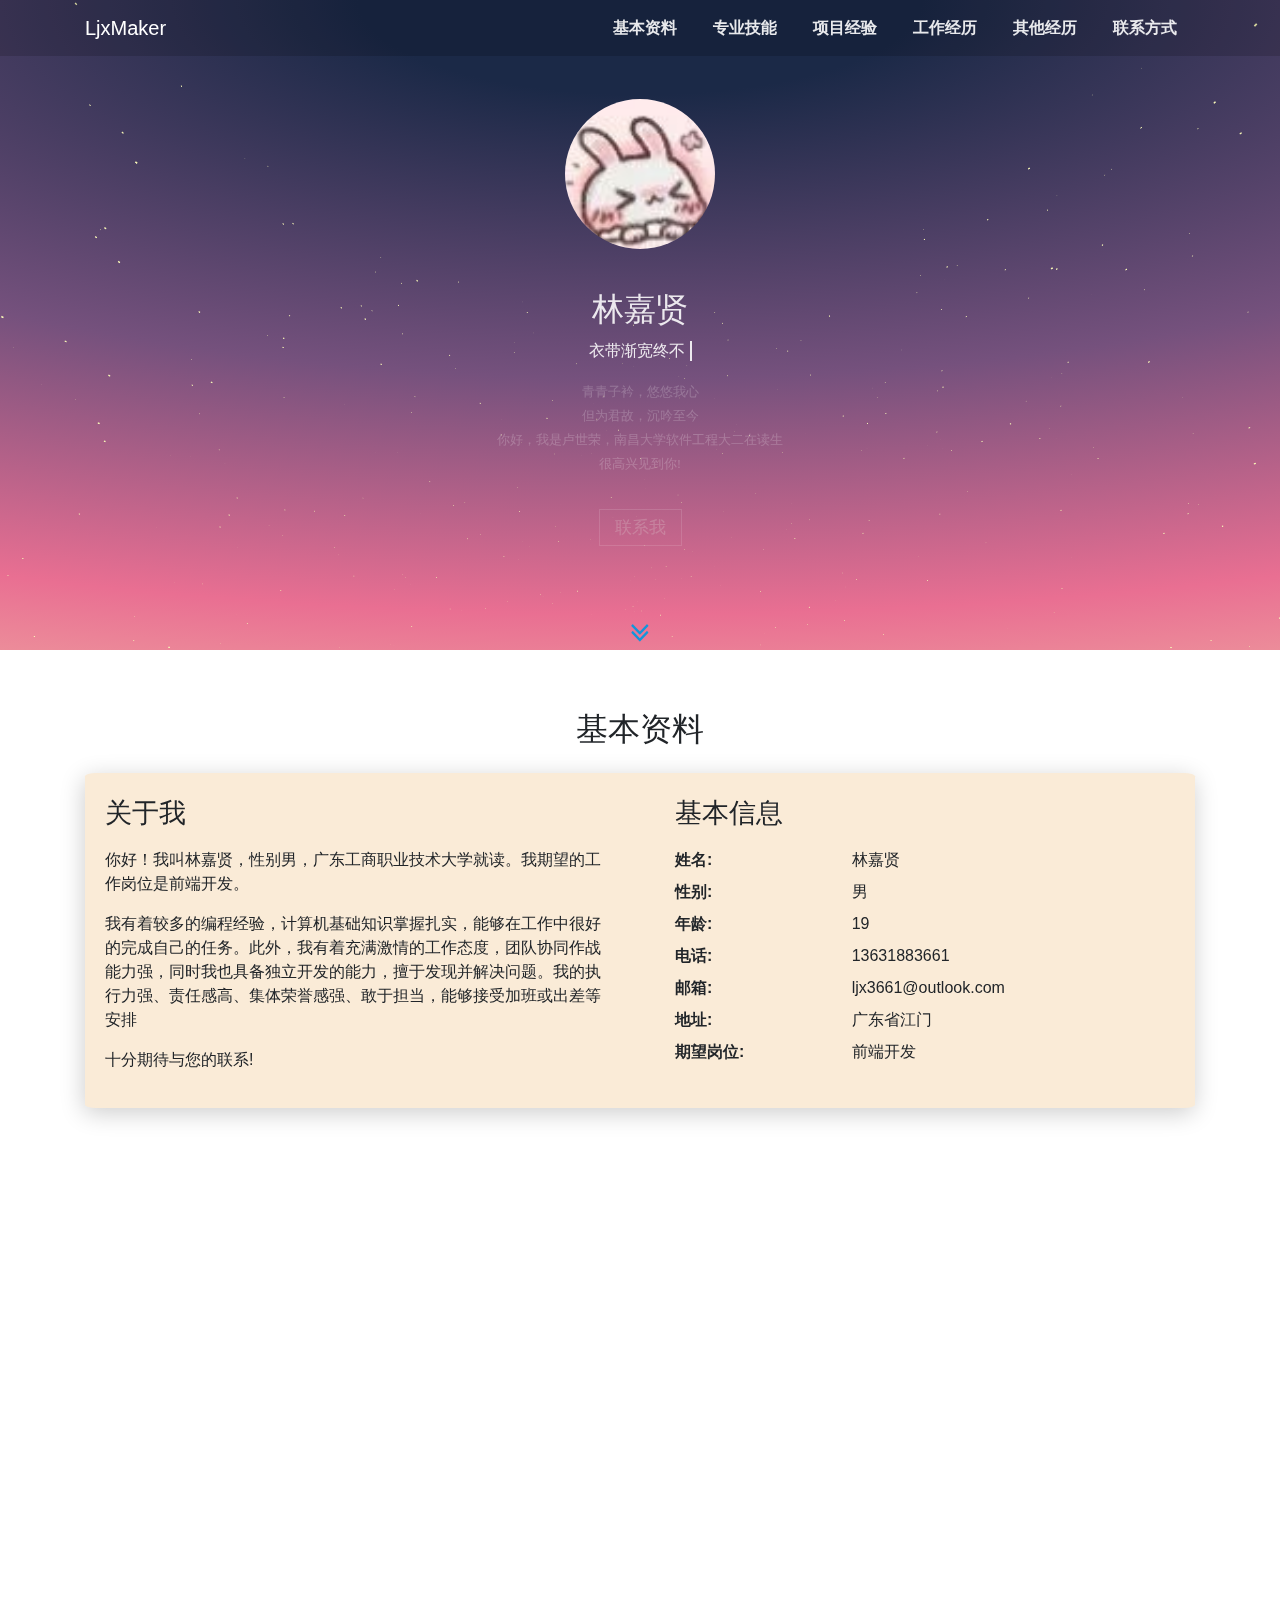
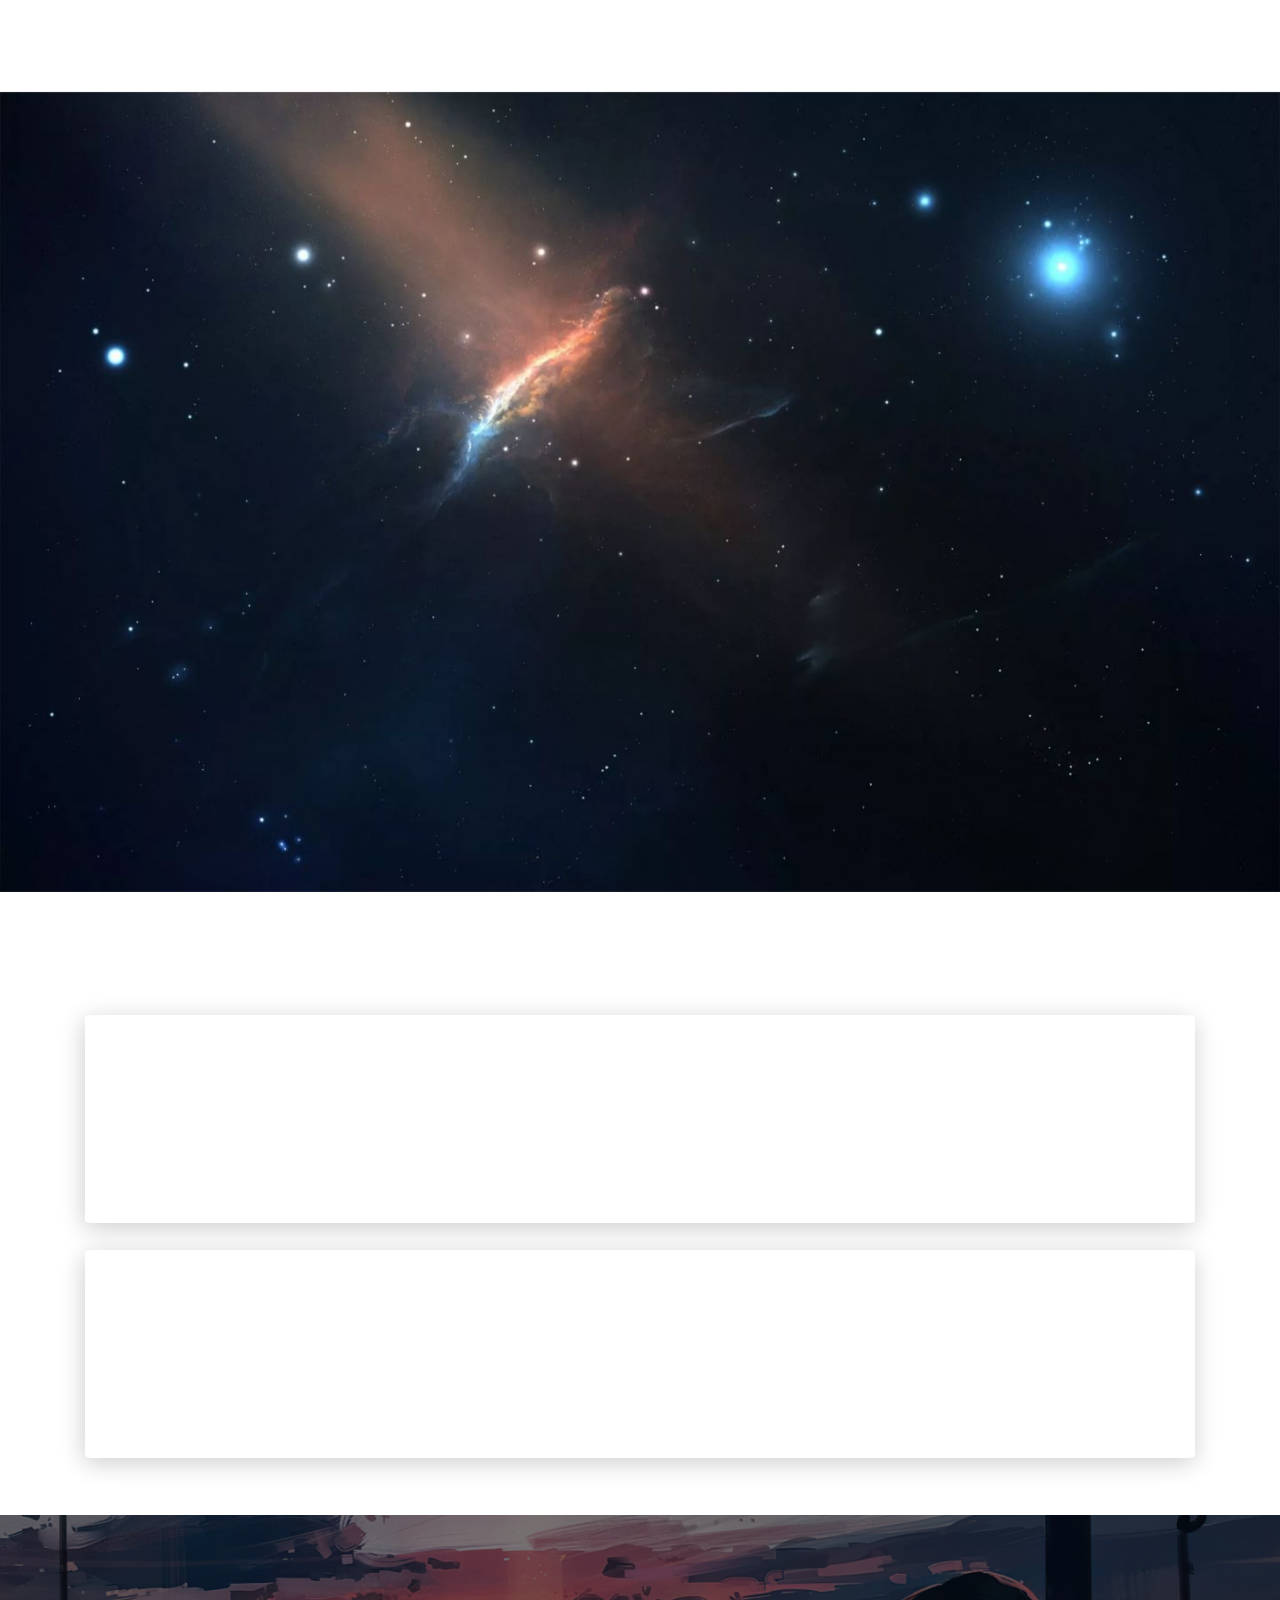
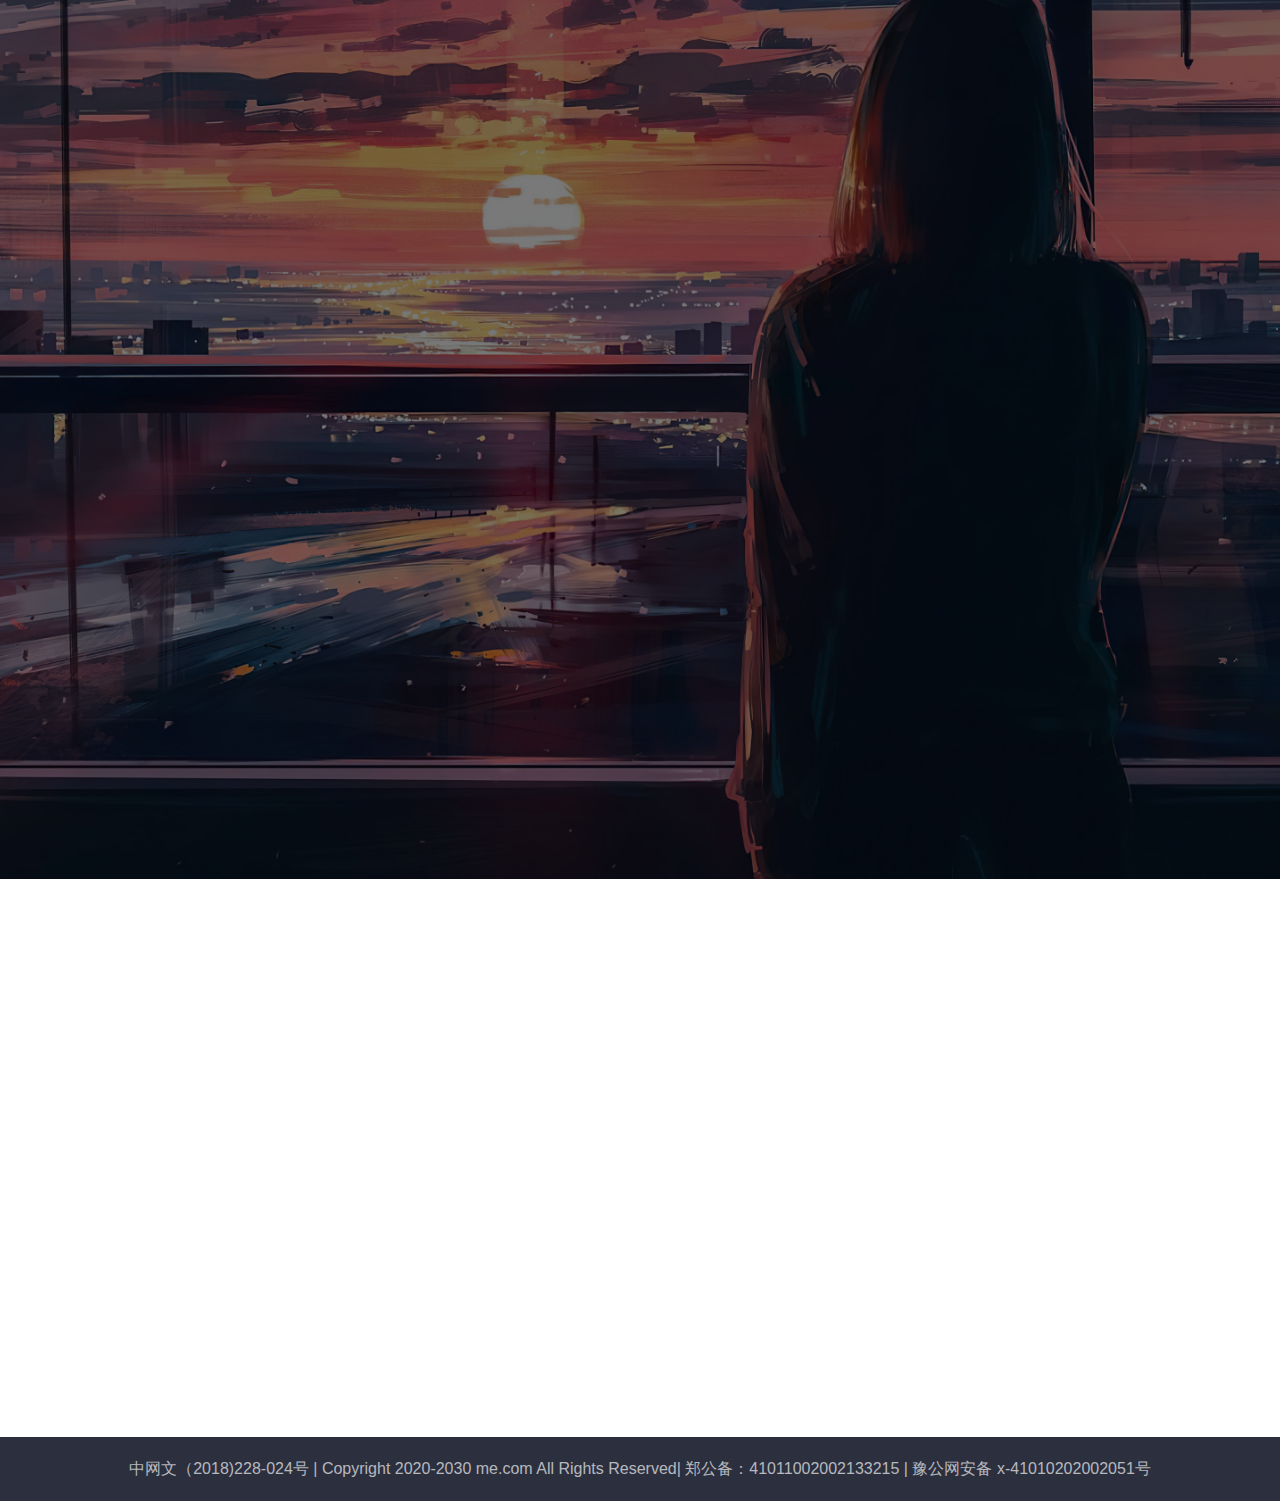
==== commit e6cc06c1: "add a new page!" ====
--- a/index.html
+++ b/index.html
@@ -54,8 +54,10 @@
                 </svg>
             </a>
             <div class="page-header-mask"></div>
-            <div class="page-header-particles" id="particles-js"></div>
-
+            <div class="page-background">
+
+                <div class="stars"></div>
+            </div>
 
             <div class="container">
                 <div class="col-sm-12  .col-xs-12">
@@ -514,6 +516,7 @@
 <script src="./JS/app.js"></script>
 <script src="./JS/aos.js"></script>
 <script src="./JS/personal-info-main.js"></script>
+<script src="./JS/bg.js"></script>
 <script>
     AOS.init();
 </script>
--- a/CSS/personal-info-main.css
+++ b/CSS/personal-info-main.css
@@ -92,12 +92,49 @@
     z-index: 0;
 }
 
-.page-header-particles {
-    position: absolute;
+.page-background {
+    position: absolute;
+    top: 0;
+    left: 0;
     width: 100%;
     height: 100%;
-    z-index: 1;
-}
+    background: radial-gradient(200% 100% at bottom center, #f7f7b6, #e96f92, #75517d, #1b2947);
+    background: radial-gradient(220% 105% at top center, #1b2947 10%, #75517d 40%, #e96f92 65%, #f7f7b6);
+    background-attachment: fixed;
+    overflow: hidden;
+  }
+  
+  @keyframes rotate {
+    0% {
+      transform: perspective(400px) rotateZ(20deg) rotateX(-40deg) rotateY(0);
+    }
+    100% {
+      transform: perspective(400px) rotateZ(20deg) rotateX(-40deg) rotateY(-360deg);
+    }
+  }
+  .stars {
+    transform: perspective(500px);
+    transform-style: preserve-3d;
+    position: absolute;
+    bottom: 0;
+    perspective-origin: 50% 100%;
+    left: 50%;
+    animation: rotate 90s infinite linear;
+  }
+  
+  .star {
+    width: 2px;
+    height: 2px;
+    background: #F7F7B6;
+    position: absolute;
+    top: 0;
+    left: 0;
+    transform-origin: 0 0 -300px;
+    transform: translate3d(0, 0, -300px);
+    backface-visibility: hidden;
+  }
+
+
 
 .profile-page .page-header-content {
     position: relative;
@@ -230,7 +267,6 @@
 }
 
 .hvr-bounce-to-right {
-
     display: none;
     vertical-align: middle;
     -webkit-transform: translateZ(0);
